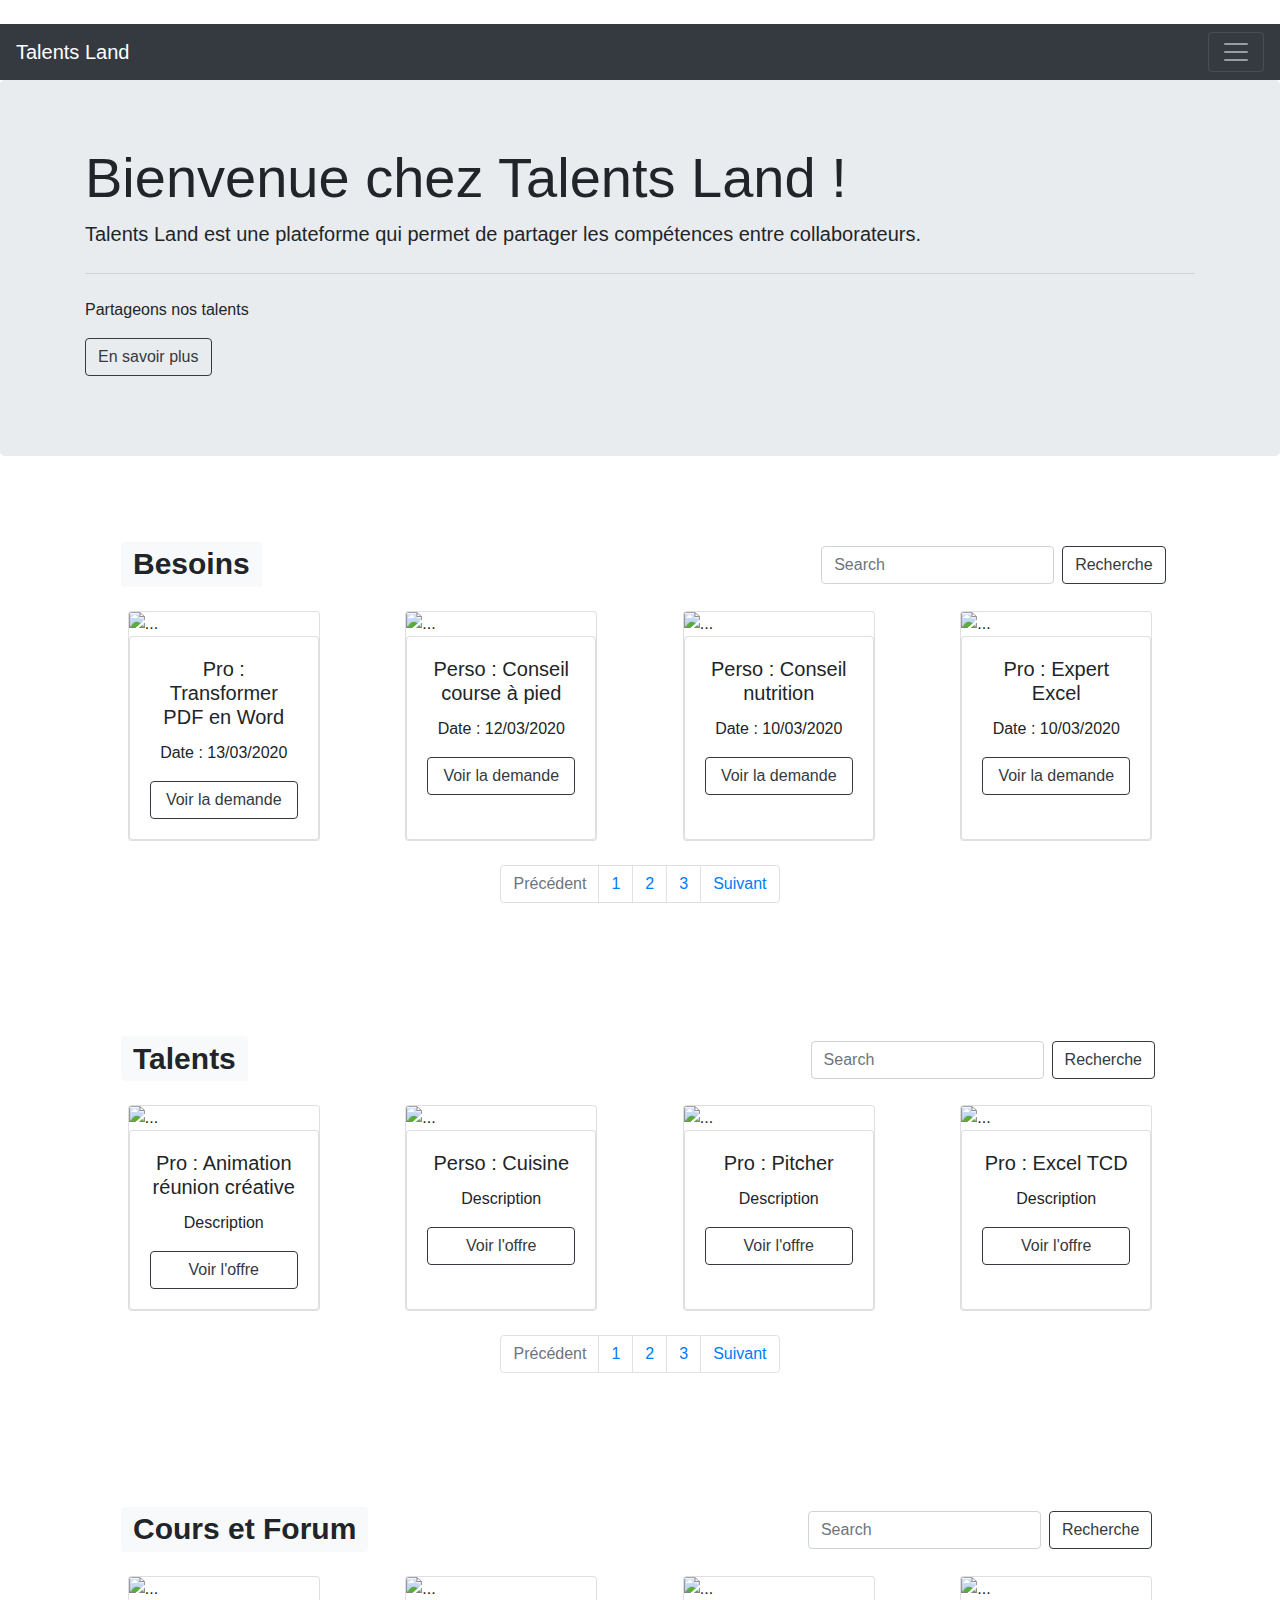
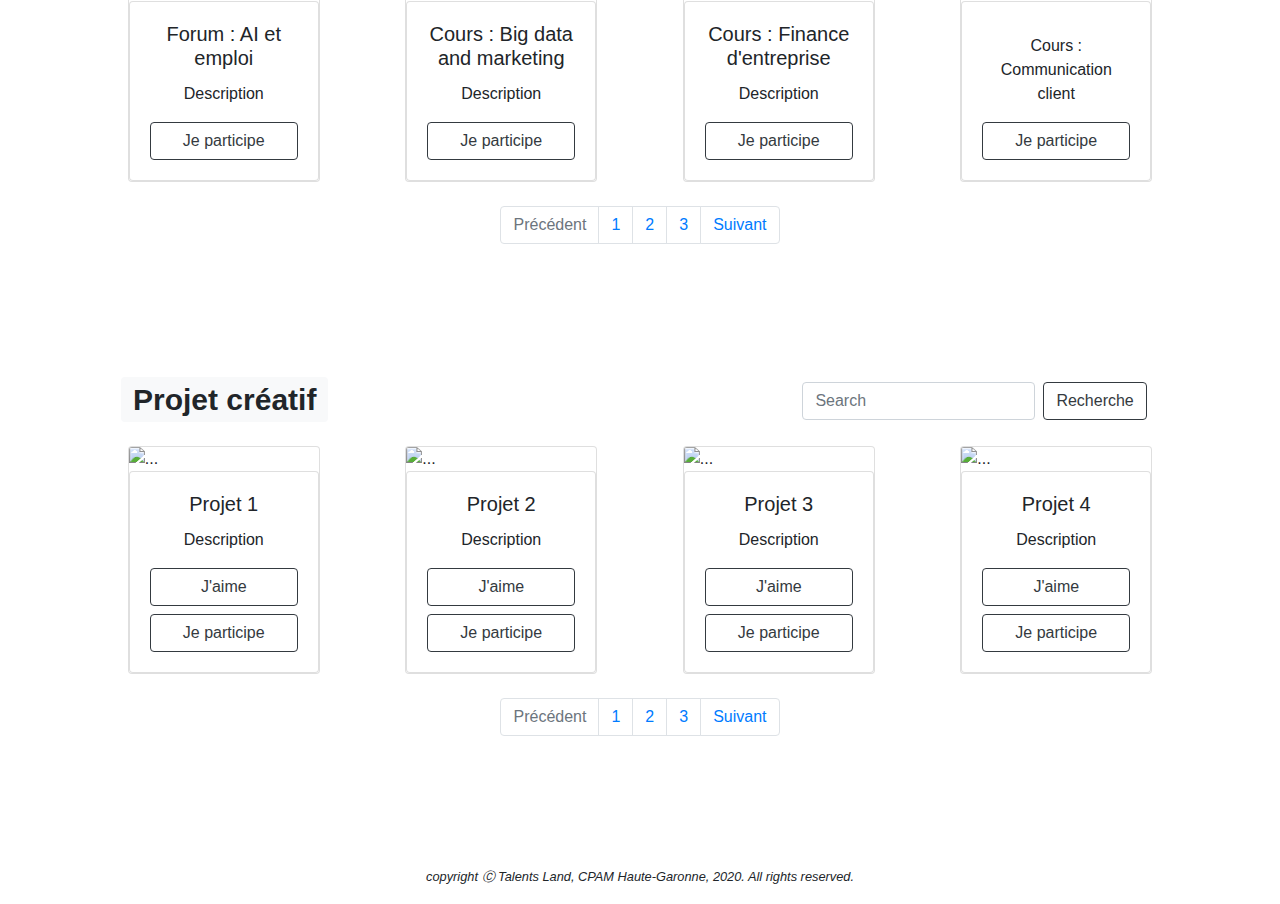
==== index.html @ 9534e55a "Rename Acceuil.html to index.html" ====
<!doctype html>
<html lang="en">
  <head>
    <!-- Required meta tags -->
    <meta charset="utf-8">
    <meta name="viewport" content="width=device-width, initial-scale=1, shrink-to-fit=no">
​
    <!-- Bootstrap CSS -->
    <link rel="stylesheet" href="https://stackpath.bootstrapcdn.com/bootstrap/4.4.1/css/bootstrap.min.css" integrity="sha384-Vkoo8x4CGsO3+Hhxv8T/Q5PaXtkKtu6ug5TOeNV6gBiFeWPGFN9MuhOf23Q9Ifjh" crossorigin="anonymous">
​
    <title>Maquette Talents Land</title>

    <link rel="stylesheet" type="text/css" href="style.css">
  </head>
  <body>
        <nav class="navbar navbar-dark bg-dark">
          <a class="navbar-brand" href="#">Talents Land</a>
          <button class="navbar-toggler" type="button" data-toggle="collapse" data-target="#navbarSupportedContent" aria-controls="navbarSupportedContent" aria-expanded="false" aria-label="Toggle navigation">
            <span class="navbar-toggler-icon"></span>
          </button>
              
          <div class="collapse navbar-collapse" id="navbarSupportedContent">
            <ul class="navbar-nav mr-auto">
              <li class="nav-item active">
                <a class="nav-link" href="#">Accueil <span class="sr-only">(lien courant)</span></a>
              </li>
              <li class="nav-item">
                <a class="nav-link" href="#">Besoins</a>
              </li>
              <li class="nav-item">
                <a class="nav-link" href="#">Talents</a>
              </li>
              <li class="nav-item dropdown">
                <a class="nav-link dropdown-toggle" href="#" id="navbarDropdown" role="button" data-toggle="dropdown" aria-haspopup="true" aria-expanded="false">
                  Plus
                </a>
                <div class="dropdown-menu" aria-labelledby="navbarDropdown">
                  <a class="dropdown-item" href="#">Cours et Forum</a>
                  <div class="dropdown-divider"></div>
                  <a class="dropdown-item" href="#">Projet créatif</a>
                  <div class="dropdown-divider"></div>
                  <a class="dropdown-item" href="#">Vie ma vie</a>
                </div>
              </li>
            </ul>
            <div class="dropdown">
              <button class="btn btn-secondary dropdown-toggle" type="button" id="dropdownMenuButton" data-toggle="dropdown" aria-haspopup="true" aria-expanded="false">
                Login
              </button>
              <div class="dropdown-menu" aria-labelledby="dropdownMenuButton">
                <a class="dropdown-item" href="#">Mon espace</a>
                <a class="dropdown-item" href="#">Mes demandes</a>
                <a class="dropdown-item" href="#">Mes offres</a>
                <a class="dropdown-item" href="#">Déconnecter</a>
              </div>
            </div>
          </div>
        </nav>
<!--------------------------------------------------------------------------------------------------------------------------------------------->
        <div class="jumbotron">
          <div class="container">
            <h1 class="display-4">Bienvenue chez Talents Land !</h1>
            <p class="lead">Talents Land est une plateforme qui permet de partager les compétences entre collaborateurs.</p>
            <hr class="my-4">
            <p>Partageons nos talents</p>
            <p class="lead">
              <button type="button" class="btn btn-outline-dark">En savoir plus</button>
            </p>
          </div>
        </div>
<!--------------------------------------------------------------------------------------------------------------------------------------------->
          <div class="container" id="besoins">
            <div class="flex-parent d-flex flex-wrap justify-between-around mt-3">
            <h1 id="titre1"><a href="#" class="badge badge-light">Besoins</a></h1>
              <form class="form-inline my-2 my-lg-0" class="recherche">
                    <input class="form-control mr-sm-2" type="search" placeholder="Search" aria-label="Search">
                    <button type="button" class="btn btn-outline-dark">Recherche</button>
              </form>
            </div>

            <div class="flex-parent d-flex flex-wrap justify-content-around mt-3">
              <div class="card" style="width: 12rem;">
                <img src="https://i.ytimg.com/vi/T66AYZ-UXeQ/maxresdefault.jpg" class="card-img-top" alt="...">
                <div class="card-body card text-center">
                  <h5 class="card-title">Pro : Transformer PDF en Word</h5>
                  <p class="card-text">Date : 13/03/2020</p>
                  <a href="Besoin1.html" class="btn btn-outline-dark">Voir la demande</a>
                </div>
              </div>
              <div class="card" style="width: 12rem;">
                <img src="https://www.mangervivant.fr/wp-content/uploads/2015/05/Course-%C3%A0-pieds-500x284.jpg" class="card-img-top" alt="...">
                <div class="card-body card text-center">
                  <h5 class="card-title">Perso : Conseil course à pied</h5>
                  <p class="card-text">Date : 12/03/2020</p>
                  <a href="" class="btn btn-outline-dark">Voir la demande</a>
                </div>
              </div>
              <div class="card" style="width: 12rem;">
                <img src="https://www.notretemps.com/cache/com_zoo_images/4d/vegetaux1_732266f4233b4cd4d7204b5605fed70a.jpg" class="card-img-top" alt="...">
                <div class="card-body card text-center">
                  <h5 class="card-title">Perso : Conseil nutrition</h5>
                  <p class="card-text">Date : 10/03/2020</p>
                  <a href="" class="btn btn-outline-dark">Voir la demande</a>
                </div>
              </div>
              <div class="card" style="width: 12rem;">
                <img src="http://www.microsoft.com/fr-fr/microsoft-365/blog/wp-content/uploads/sites/34/2019/02/Excel-with-Microsoft-Excel-in-Office-365-1b-1.png" class="card-img-top" alt="...">
                <div class="card-body card text-center">
                  <h5 class="card-title">Pro : Expert Excel</h5>
                  <p class="card-text">Date : 10/03/2020</p>
                  <a href="" class="btn btn-outline-dark">Voir la demande</a>
                </div>
              </div>
            </div>

            <nav aria-label="Page navigation example" class="page">
              <ul class="pagination justify-content-center">
                <li class="page-item disabled">
                  <a class="page-link" href="#" tabindex="-1">Précédent</a>
                </li>
                <li class="page-item"><a class="page-link" href="#">1</a></li>
                <li class="page-item"><a class="page-link" href="#">2</a></li>
                <li class="page-item"><a class="page-link" href="#">3</a></li>
                <li class="page-item">
                  <a class="page-link" href="#">Suivant</a>
                </li>
              </ul>
            </nav>

          </div>
<!--------------------------------------------------------------------------------------------------------------------------------------------->
          <div class="container" id="talents">
            <div class="flex-parent d-flex flex-wrap justify-between-around mt-3">
            <h1 id="titre2"><a href="#" class="badge badge-light">Talents</a></h1>
              <form class="form-inline my-2 my-lg-0" class="recherche">
                    <input class="form-control mr-sm-2" type="search" placeholder="Search" aria-label="Search">
                    <button type="button" class="btn btn-outline-dark">Recherche</button>
              </form>
            </div>

            <div class="flex-parent d-flex flex-wrap justify-content-around mt-3">
              <div class="card" style="width: 12rem;">
                <img src="https://i.ytimg.com/vi/y_qU6Dl7yeQ/maxresdefault.jpg" class="card-img-top" alt="...">
                <div class="card-body card text-center">
                  <h5 class="card-title">Pro : Animation réunion créative</h5>
                  <p class="card-text">Description</p>
                  <a href="Besoin1.html" class="btn btn-outline-dark">Voir l'offre</a>
                </div>
              </div>
              <div class="card" style="width: 12rem;">
                <img src="https://easyhealthymeal.com/wp-content/uploads/2019/10/image.jpg" class="card-img-top" alt="...">
                <div class="card-body card text-center">
                  <h5 class="card-title">Perso : Cuisine</h5>
                  <p class="card-text">Description</p>
                  <a href="" class="btn btn-outline-dark">Voir l'offre</a>
                </div>
              </div>
              <div class="card" style="width: 12rem;">
                <img src="https://www.dynamique-mag.com/wp-content/uploads/300c67606fd8a6b98c94052fff81f0cb-780x405.jpg" class="card-img-top" alt="...">
                <div class="card-body card text-center">
                  <h5 class="card-title">Pro : Pitcher</h5>
                  <p class="card-text">Description</p>
                  <a href="" class="btn btn-outline-dark">Voir l'offre</a>
                </div>
              </div>
              <div class="card" style="width: 12rem;">
                <img src="http://www.microsoft.com/fr-fr/microsoft-365/blog/wp-content/uploads/sites/34/2019/02/Excel-with-Microsoft-Excel-in-Office-365-1b-1.png" class="card-img-top" alt="...">
                <div class="card-body card text-center">
                  <h5 class="card-title">Pro : Excel TCD</h5>
                  <p class="card-text">Description</p>
                  <a href="" class="btn btn-outline-dark">Voir l'offre</a>
                </div>
              </div>
            </div>

            <nav aria-label="Page navigation example" class="page">
              <ul class="pagination justify-content-center">
                <li class="page-item disabled">
                  <a class="page-link" href="#" tabindex="-1">Précédent</a>
                </li>
                <li class="page-item"><a class="page-link" href="#">1</a></li>
                <li class="page-item"><a class="page-link" href="#">2</a></li>
                <li class="page-item"><a class="page-link" href="#">3</a></li>
                <li class="page-item">
                  <a class="page-link" href="#">Suivant</a>
                </li>
              </ul>
            </nav>

          </div>
<!--------------------------------------------------------------------------------------------------------------------------------------------->
          <div class="container" id="cours">
            <div class="flex-parent d-flex flex-wrap justify-between-around mt-3">
            <h1 id="titre3"><a href="#" class="badge badge-light">Cours et Forum</a></h1>
              <form class="form-inline my-2 my-lg-0" class="recherche">
                    <input class="form-control mr-sm-2" type="search" placeholder="Search" aria-label="Search">
                    <button type="button" class="btn btn-outline-dark">Recherche</button>
              </form>
            </div>

            <div class="flex-parent d-flex flex-wrap justify-content-around mt-3">
              <div class="card" style="width: 12rem;">
                <img src="https://www.lecoindesentrepreneurs.fr/wp-content/uploads/2015/03/Logiciel-pour-la-gestion-de-projet.png" class="card-img-top" alt="...">
                <div class="card-body card text-center">
                  <h5 class="card-title">Forum : AI et emploi</h5>
                  <p class="card-text">Description</p>
                  <a href="" class="btn btn-outline-dark">Je participe</a>
                </div>
              </div>
              <div class="card" style="width: 12rem;">
                <img src="https://easyhealthymeal.com/wp-content/uploads/2019/10/image.jpg" class="card-img-top" alt="...">
                <div class="card-body card text-center">
                  <h5 class="card-title">Cours : Big data and marketing</h5>
                  <p class="card-text">Description</p>
                  <a href="" class="btn btn-outline-dark">Je participe</a>
                </div>
              </div>
              <div class="card" style="width: 12rem;">
                <img src="https://www.dynamique-mag.com/wp-content/uploads/300c67606fd8a6b98c94052fff81f0cb-780x405.jpg" class="card-img-top" alt="...">
                <div class="card-body card text-center">
                  <h5 class="card-title">Cours : Finance d'entreprise</h5>
                  <p class="card-text">Description</p>
                  <a href="" class="btn btn-outline-dark">Je participe</a>
                </div>
              </div>
              <div class="card" style="width: 12rem;">
                <img src="http://www.microsoft.com/fr-fr/microsoft-365/blog/wp-content/uploads/sites/34/2019/02/Excel-with-Microsoft-Excel-in-Office-365-1b-1.png" class="card-img-top" alt="...">
                <div class="card-body card text-center">
                  <h5 class="card-title"></h5>
                  <p class="card-text">Cours : Communication client</p>
                  <a href="" class="btn btn-outline-dark">Je participe</a>
                </div>
              </div>
            </div>

            <nav aria-label="Page navigation example" class="page">
              <ul class="pagination justify-content-center">
                <li class="page-item disabled">
                  <a class="page-link" href="#" tabindex="-1">Précédent</a>
                </li>
                <li class="page-item"><a class="page-link" href="#">1</a></li>
                <li class="page-item"><a class="page-link" href="#">2</a></li>
                <li class="page-item"><a class="page-link" href="#">3</a></li>
                <li class="page-item">
                  <a class="page-link" href="#">Suivant</a>
                </li>
              </ul>
            </nav>

          </div>
<!--------------------------------------------------------------------------------------------------------------------------------------------->
          <div class="container" id="projets">
            <div class="flex-parent d-flex flex-wrap justify-between-around mt-3">
            <h1 id="titre4"><a href="#" class="badge badge-light">Projet créatif</a></h1>
              <form class="form-inline my-2 my-lg-0" class="recherche">
                    <input class="form-control mr-sm-2" type="search" placeholder="Search" aria-label="Search">
                    <button type="button" class="btn btn-outline-dark">Recherche</button>
              </form>
            </div>

            <div class="flex-parent d-flex flex-wrap justify-content-around mt-3">
              <div class="card" style="width: 12rem;">
                <img src="https://idefle.org/wp-content/uploads/2016/04/Fotolia_84653236_S.jpg" class="card-img-top" alt="...">
                <div class="card-body card text-center">
                  <h5 class="card-title">Projet 1</h5>
                  <p class="card-text">Description</p>
                  <a href="" class="btn btn-outline-dark" style="margin-bottom: 0.5em;">J'aime</a>
                  <a href="" class="btn btn-outline-dark">Je participe</a>
                </div>
              </div>
              <div class="card" style="width: 12rem;">
                <img src="https://www.redsen-consulting.com/wp-content/uploads/2016/04/m%C3%A9thodologie-mareva-redsen-consulting.jpg" class="card-img-top" alt="...">
                <div class="card-body card text-center">
                  <h5 class="card-title">Projet 2</h5>
                  <p class="card-text">Description</p>
                  <a href="" class="btn btn-outline-dark" style="margin-bottom: 0.5em;">J'aime</a>
                  <a href="" class="btn btn-outline-dark">Je participe</a>
                </div>
              </div>
              <div class="card" style="width: 12rem;">
                <img src="https://www.petite-entreprise.net/images-donnees/fiches/articles/images/champ___8/creation8@w_750.jpg" class="card-img-top" alt="...">
                <div class="card-body card text-center">
                  <h5 class="card-title">Projet 3</h5>
                  <p class="card-text">Description</p>
                  <a href="" class="btn btn-outline-dark" style="margin-bottom: 0.5em;">J'aime</a>
                  <a href="" class="btn btn-outline-dark">Je participe</a>
                </div>
              </div>
              <div class="card" style="width: 12rem;">
                <img src="https://idefle.org/wp-content/uploads/2016/04/Fotolia_84653236_S.jpg" class="card-img-top" alt="...">
                <div class="card-body card text-center">
                  <h5 class="card-title">Projet 4</h5>
                  <p class="card-text">Description</p>
                  <a href="" class="btn btn-outline-dark" style="margin-bottom: 0.5em;">J'aime</a>
                  <a href="" class="btn btn-outline-dark">Je participe</a>
                </div>
              </div>
            </div>

            <nav aria-label="Page navigation example" class="page">
              <ul class="pagination justify-content-center">
                <li class="page-item disabled">
                  <a class="page-link" href="#" tabindex="-1">Précédent</a>
                </li>
                <li class="page-item"><a class="page-link" href="#">1</a></li>
                <li class="page-item"><a class="page-link" href="#">2</a></li>
                <li class="page-item"><a class="page-link" href="#">3</a></li>
                <li class="page-item">
                  <a class="page-link" href="#">Suivant</a>
                </li>
              </ul>
            </nav>

            </div>

          <footer>
            <p id="copyright"><em><small>copyright &#9400; Talents Land, CPAM Haute-Garonne, 2020. All rights reserved.</small></em></p>
          </footer>

    <!-- Optional JavaScript -->
    <!-- jQuery first, then Popper.js, then Bootstrap JS -->
    <script src="https://code.jquery.com/jquery-3.4.1.slim.min.js" integrity="sha384-J6qa4849blE2+poT4WnyKhv5vZF5SrPo0iEjwBvKU7imGFAV0wwj1yYfoRSJoZ+n" crossorigin="anonymous"></script>
    <script src="https://cdn.jsdelivr.net/npm/popper.js@1.16.0/dist/umd/popper.min.js" integrity="sha384-Q6E9RHvbIyZFJoft+2mJbHaEWldlvI9IOYy5n3zV9zzTtmI3UksdQRVvoxMfooAo" crossorigin="anonymous"></script>
    <script src="https://stackpath.bootstrapcdn.com/bootstrap/4.4.1/js/bootstrap.min.js" integrity="sha384-wfSDF2E50Y2D1uUdj0O3uMBJnjuUD4Ih7YwaYd1iqfktj0Uod8GCExl3Og8ifwB6" crossorigin="anonymous"></script>
  </body>
</html>
---- style.css ----
#besoins, #talents, #cours, #projets {
      margin-top: 5em;
    }

    .page {
      margin-top: 1.5em;
      margin-bottom: 8em;
    }

    #titre1 {
      margin-left: 0.9em;
      padding-right: 50.4%;
    }

    #titre2{
      margin-left: 0.9em;
      padding-right: 50.7%;
    }

    #titre3 {
      margin-left: 0.9em; 
      padding-right: 39.6%;
    }

    #titre4 {
      margin-left: 0.9em;
      padding-right: 42.7%;
    }

    footer {
      text-align: center;
    }
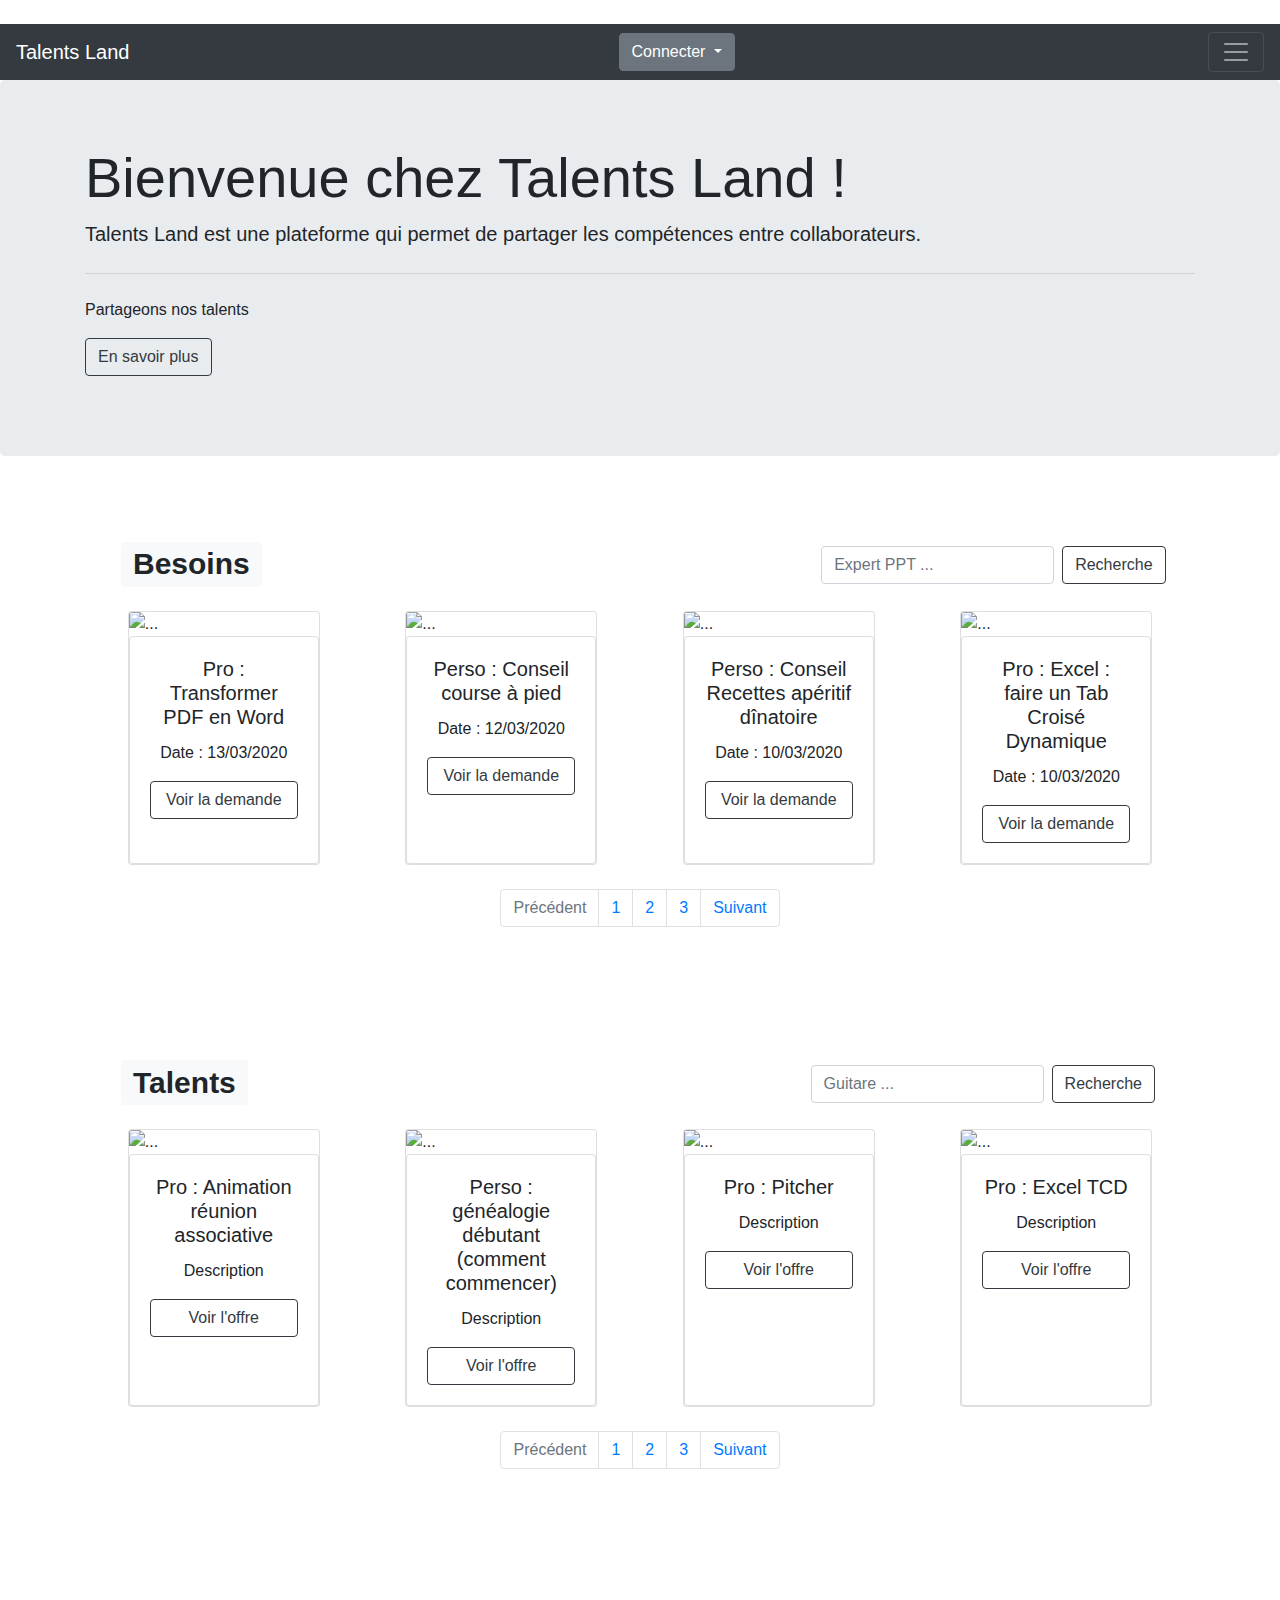
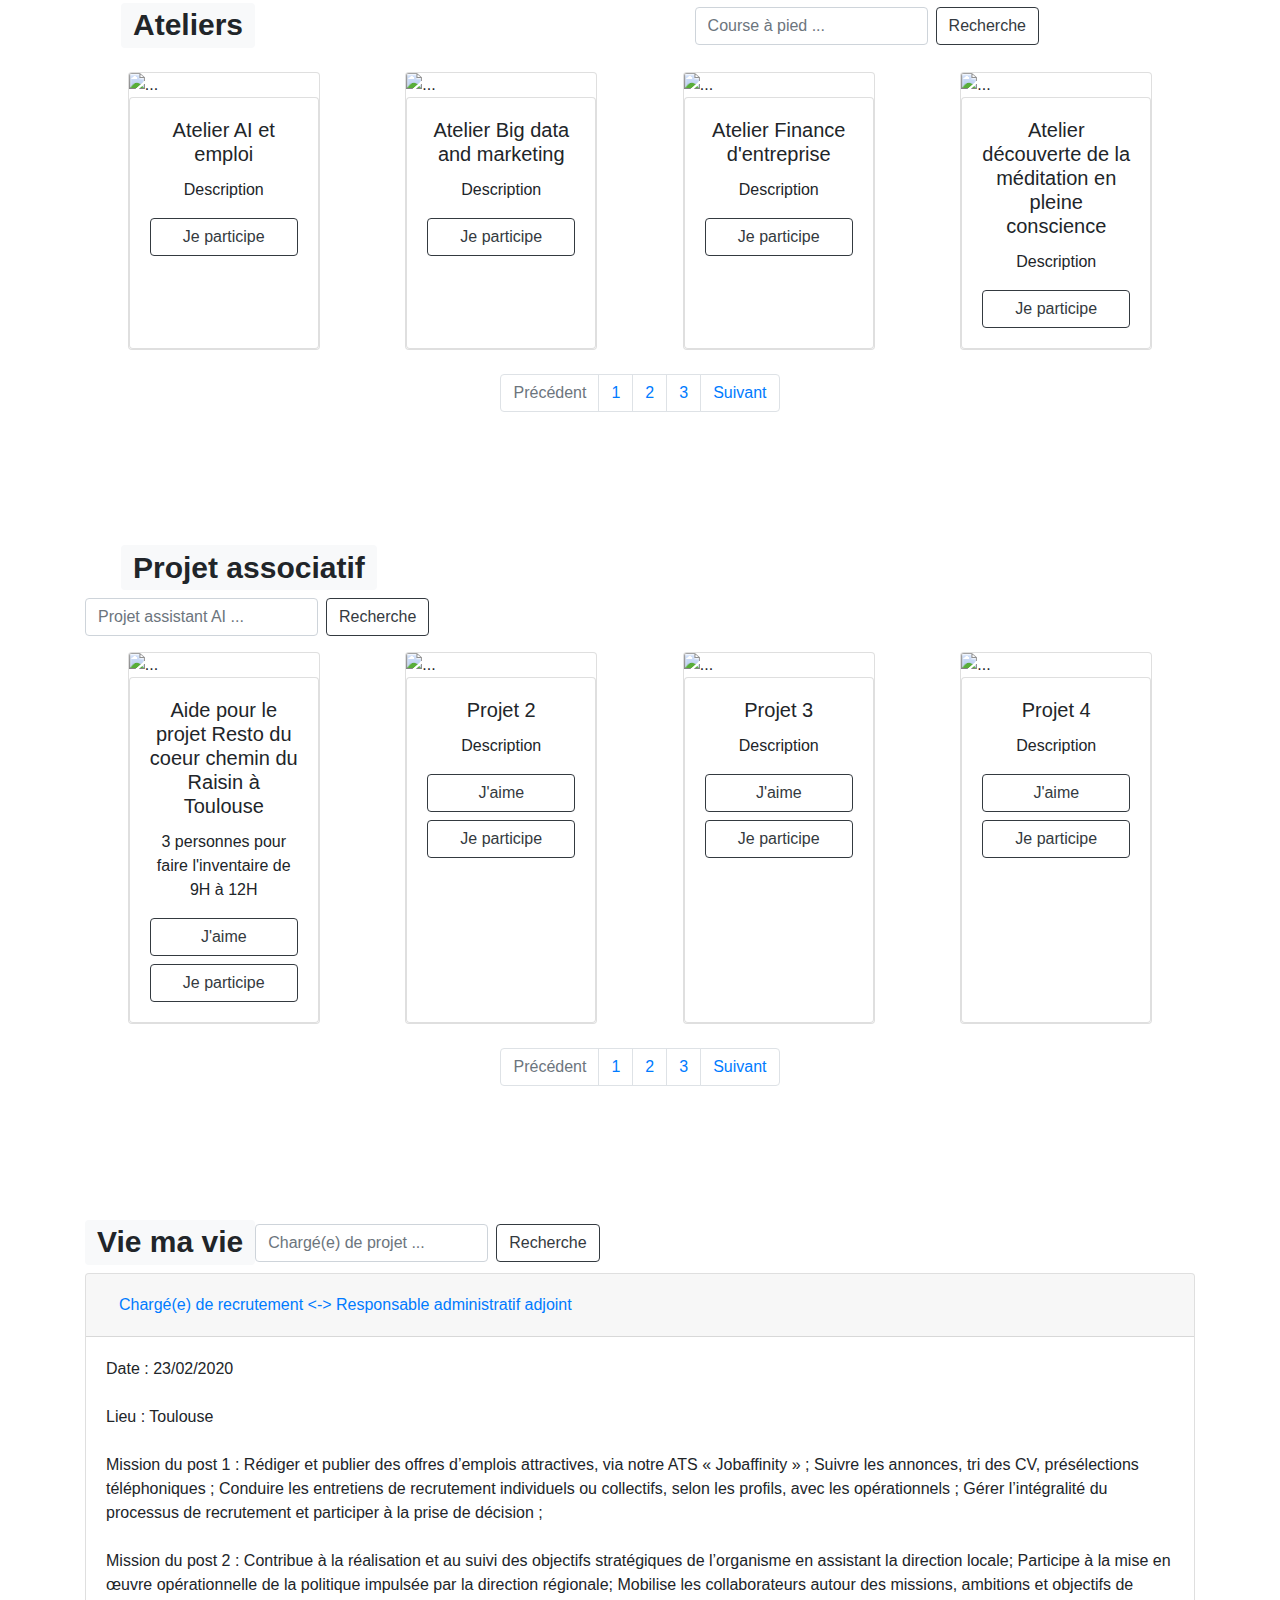
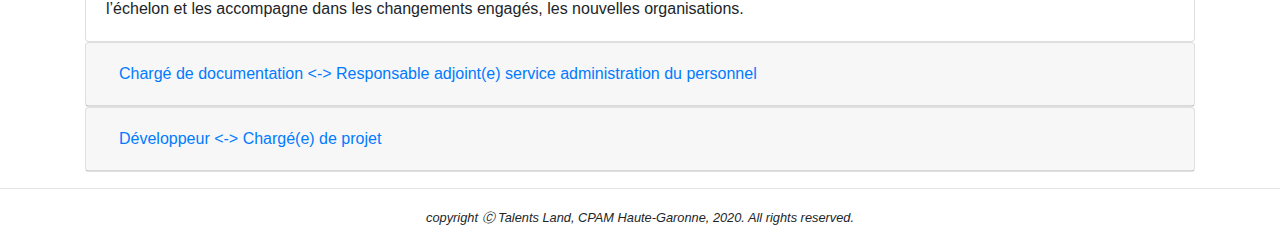
==== commit a93ba7e9: "update projet" ====
--- a/index.html
+++ b/index.html
@@ -15,46 +15,48 @@
   <body>
         <nav class="navbar navbar-dark bg-dark">
           <a class="navbar-brand" href="#">Talents Land</a>
-          <button class="navbar-toggler" type="button" data-toggle="collapse" data-target="#navbarSupportedContent" aria-controls="navbarSupportedContent" aria-expanded="false" aria-label="Toggle navigation">
-            <span class="navbar-toggler-icon"></span>
+
+        <div class="dropdown">
+          <button class="btn btn-secondary dropdown-toggle" type="button" id="dropdownMenuButton" data-toggle="dropdown" aria-haspopup="true" aria-expanded="false">
+             Connecter 
           </button>
-              
-          <div class="collapse navbar-collapse" id="navbarSupportedContent">
-            <ul class="navbar-nav mr-auto">
-              <li class="nav-item active">
-                <a class="nav-link" href="#">Accueil <span class="sr-only">(lien courant)</span></a>
-              </li>
-              <li class="nav-item">
-                <a class="nav-link" href="#">Besoins</a>
-              </li>
-              <li class="nav-item">
-                <a class="nav-link" href="#">Talents</a>
-              </li>
-              <li class="nav-item dropdown">
-                <a class="nav-link dropdown-toggle" href="#" id="navbarDropdown" role="button" data-toggle="dropdown" aria-haspopup="true" aria-expanded="false">
-                  Plus
-                </a>
-                <div class="dropdown-menu" aria-labelledby="navbarDropdown">
-                  <a class="dropdown-item" href="#">Cours et Forum</a>
-                  <div class="dropdown-divider"></div>
-                  <a class="dropdown-item" href="#">Projet créatif</a>
-                  <div class="dropdown-divider"></div>
-                  <a class="dropdown-item" href="#">Vie ma vie</a>
-                </div>
-              </li>
-            </ul>
-            <div class="dropdown">
-              <button class="btn btn-secondary dropdown-toggle" type="button" id="dropdownMenuButton" data-toggle="dropdown" aria-haspopup="true" aria-expanded="false">
-                Login
-              </button>
-              <div class="dropdown-menu" aria-labelledby="dropdownMenuButton">
-                <a class="dropdown-item" href="#">Mon espace</a>
-                <a class="dropdown-item" href="#">Mes demandes</a>
-                <a class="dropdown-item" href="#">Mes offres</a>
-                <a class="dropdown-item" href="#">Déconnecter</a>
-              </div>
-            </div>
-          </div>
+          <div class="dropdown-menu" aria-labelledby="dropdownMenuButton">
+            <a class="dropdown-item" href="login.html">Mon espace</a>
+            <a class="dropdown-item" href="#">Mes demandes</a>
+            <a class="dropdown-item" href="#">Mes offres</a>
+            <a class="dropdown-item" href="#">Déconnecter</a>
+          </div>
+        </div>
+
+	      <button class="navbar-toggler" type="button" data-toggle="collapse" data-target="#navbarSupportedContent" aria-controls="navbarSupportedContent" aria-expanded="false" aria-label="Toggle navigation">
+	        <span class="navbar-toggler-icon"></span>
+	      </button>
+
+	      <div class="collapse navbar-collapse" id="navbarSupportedContent">
+	        <ul class="navbar-nav mr-auto">
+	          <li class="nav-item active">
+	            <a class="nav-link" href="#">Accueil <span class="sr-only">(lien courant)</span></a>
+	          </li>
+	          <li class="nav-item">
+	            <a class="nav-link" href="#">Besoins</a>
+	          </li>
+	          <li class="nav-item">
+	            <a class="nav-link" href="#">Talents</a>
+	          </li>
+	          <li class="nav-item">
+	            <a class="nav-link" href="#">Cours et Forum</a>
+	          </li>
+	          <li class="nav-item">
+	            <a class="nav-link" href="#">Projet associatif</a>
+	          </li>
+	          <li class="nav-item">
+	            <a class="nav-link" href="#">Vie ma vie</a>
+	          </li>
+	          <li class="nav-item">
+	            <a class="nav-link" href="#">Contacts</a>
+	          </li>
+	        </ul>
+	      </div>
         </nav>
 <!--------------------------------------------------------------------------------------------------------------------------------------------->
         <div class="jumbotron">
@@ -73,7 +75,7 @@
             <div class="flex-parent d-flex flex-wrap justify-between-around mt-3">
             <h1 id="titre1"><a href="#" class="badge badge-light">Besoins</a></h1>
               <form class="form-inline my-2 my-lg-0" class="recherche">
-                    <input class="form-control mr-sm-2" type="search" placeholder="Search" aria-label="Search">
+                    <input class="form-control mr-sm-2" type="search" placeholder="Expert PPT ..." aria-label="Search">
                     <button type="button" class="btn btn-outline-dark">Recherche</button>
               </form>
             </div>
@@ -84,7 +86,7 @@
                 <div class="card-body card text-center">
                   <h5 class="card-title">Pro : Transformer PDF en Word</h5>
                   <p class="card-text">Date : 13/03/2020</p>
-                  <a href="Besoin1.html" class="btn btn-outline-dark">Voir la demande</a>
+                  <a href="besoin1.html" class="btn btn-outline-dark">Voir la demande</a>
                 </div>
               </div>
               <div class="card" style="width: 12rem;">
@@ -96,9 +98,9 @@
                 </div>
               </div>
               <div class="card" style="width: 12rem;">
-                <img src="https://www.notretemps.com/cache/com_zoo_images/4d/vegetaux1_732266f4233b4cd4d7204b5605fed70a.jpg" class="card-img-top" alt="...">
-                <div class="card-body card text-center">
-                  <h5 class="card-title">Perso : Conseil nutrition</h5>
+                <img src="https://static.750g.com/images/622-auto/5177d8287a82705c9e56e28f88d5638e/gettyimages-535450778.jpg" class="card-img-top" alt="...">
+                <div class="card-body card text-center">
+                  <h5 class="card-title">Perso : Conseil Recettes apéritif dînatoire</h5>
                   <p class="card-text">Date : 10/03/2020</p>
                   <a href="" class="btn btn-outline-dark">Voir la demande</a>
                 </div>
@@ -106,7 +108,7 @@
               <div class="card" style="width: 12rem;">
                 <img src="http://www.microsoft.com/fr-fr/microsoft-365/blog/wp-content/uploads/sites/34/2019/02/Excel-with-Microsoft-Excel-in-Office-365-1b-1.png" class="card-img-top" alt="...">
                 <div class="card-body card text-center">
-                  <h5 class="card-title">Pro : Expert Excel</h5>
+                  <h5 class="card-title">Pro : Excel : faire un Tab Croisé Dynamique</h5>
                   <p class="card-text">Date : 10/03/2020</p>
                   <a href="" class="btn btn-outline-dark">Voir la demande</a>
                 </div>
@@ -133,7 +135,7 @@
             <div class="flex-parent d-flex flex-wrap justify-between-around mt-3">
             <h1 id="titre2"><a href="#" class="badge badge-light">Talents</a></h1>
               <form class="form-inline my-2 my-lg-0" class="recherche">
-                    <input class="form-control mr-sm-2" type="search" placeholder="Search" aria-label="Search">
+                    <input class="form-control mr-sm-2" type="search" placeholder="Guitare ..." aria-label="Search">
                     <button type="button" class="btn btn-outline-dark">Recherche</button>
               </form>
             </div>
@@ -142,15 +144,15 @@
               <div class="card" style="width: 12rem;">
                 <img src="https://i.ytimg.com/vi/y_qU6Dl7yeQ/maxresdefault.jpg" class="card-img-top" alt="...">
                 <div class="card-body card text-center">
-                  <h5 class="card-title">Pro : Animation réunion créative</h5>
-                  <p class="card-text">Description</p>
-                  <a href="Besoin1.html" class="btn btn-outline-dark">Voir l'offre</a>
-                </div>
-              </div>
-              <div class="card" style="width: 12rem;">
-                <img src="https://easyhealthymeal.com/wp-content/uploads/2019/10/image.jpg" class="card-img-top" alt="...">
-                <div class="card-body card text-center">
-                  <h5 class="card-title">Perso : Cuisine</h5>
+                  <h5 class="card-title">Pro : Animation réunion associative</h5>
+                  <p class="card-text">Description</p>
+                  <a href="" class="btn btn-outline-dark">Voir l'offre</a>
+                </div>
+              </div>
+              <div class="card" style="width: 12rem;">
+                <img src=https://www.francenetinfos.com/wp-content/uploads/2019/04/ge%CC%81ne%CC%81alogie.jpg class="card-img-top" alt="...">
+                <div class="card-body card text-center">
+                  <h5 class="card-title">Perso : généalogie débutant (comment commencer)</h5>
                   <p class="card-text">Description</p>
                   <a href="" class="btn btn-outline-dark">Voir l'offre</a>
                 </div>
@@ -191,9 +193,9 @@
 <!--------------------------------------------------------------------------------------------------------------------------------------------->
           <div class="container" id="cours">
             <div class="flex-parent d-flex flex-wrap justify-between-around mt-3">
-            <h1 id="titre3"><a href="#" class="badge badge-light">Cours et Forum</a></h1>
+            <h1 id="titre3"><a href="#" class="badge badge-light">Ateliers</a></h1>
               <form class="form-inline my-2 my-lg-0" class="recherche">
-                    <input class="form-control mr-sm-2" type="search" placeholder="Search" aria-label="Search">
+                    <input class="form-control mr-sm-2" type="search" placeholder="Course à pied ..." aria-label="Search">
                     <button type="button" class="btn btn-outline-dark">Recherche</button>
               </form>
             </div>
@@ -202,32 +204,32 @@
               <div class="card" style="width: 12rem;">
                 <img src="https://www.lecoindesentrepreneurs.fr/wp-content/uploads/2015/03/Logiciel-pour-la-gestion-de-projet.png" class="card-img-top" alt="...">
                 <div class="card-body card text-center">
-                  <h5 class="card-title">Forum : AI et emploi</h5>
-                  <p class="card-text">Description</p>
-                  <a href="" class="btn btn-outline-dark">Je participe</a>
-                </div>
-              </div>
-              <div class="card" style="width: 12rem;">
-                <img src="https://easyhealthymeal.com/wp-content/uploads/2019/10/image.jpg" class="card-img-top" alt="...">
-                <div class="card-body card text-center">
-                  <h5 class="card-title">Cours : Big data and marketing</h5>
-                  <p class="card-text">Description</p>
-                  <a href="" class="btn btn-outline-dark">Je participe</a>
-                </div>
-              </div>
-              <div class="card" style="width: 12rem;">
-                <img src="https://www.dynamique-mag.com/wp-content/uploads/300c67606fd8a6b98c94052fff81f0cb-780x405.jpg" class="card-img-top" alt="...">
-                <div class="card-body card text-center">
-                  <h5 class="card-title">Cours : Finance d'entreprise</h5>
-                  <p class="card-text">Description</p>
-                  <a href="" class="btn btn-outline-dark">Je participe</a>
-                </div>
-              </div>
-              <div class="card" style="width: 12rem;">
-                <img src="http://www.microsoft.com/fr-fr/microsoft-365/blog/wp-content/uploads/sites/34/2019/02/Excel-with-Microsoft-Excel-in-Office-365-1b-1.png" class="card-img-top" alt="...">
-                <div class="card-body card text-center">
-                  <h5 class="card-title"></h5>
-                  <p class="card-text">Cours : Communication client</p>
+                  <h5 class="card-title">Atelier AI et emploi</h5>
+                  <p class="card-text">Description</p>
+                  <a href="" class="btn btn-outline-dark">Je participe</a>
+                </div>
+              </div>
+              <div class="card" style="width: 12rem;">
+                <img src="https://lte.ma/wp-content/uploads/2016/09/Big-Data-et-marketing.jpg" class="card-img-top" alt="...">
+                <div class="card-body card text-center">
+                  <h5 class="card-title">Atelier Big data and marketing</h5>
+                  <p class="card-text">Description</p>
+                  <a href="" class="btn btn-outline-dark">Je participe</a>
+                </div>
+              </div>
+              <div class="card" style="width: 12rem;">
+                <img src="https://www.dynamique-mag.com/wp-content/uploads/6d3e1d04a6540332e1247436547e3d49-737x405.jpg" class="card-img-top" alt="...">
+                <div class="card-body card text-center">
+                  <h5 class="card-title">Atelier Finance d'entreprise</h5>
+                  <p class="card-text">Description</p>
+                  <a href="" class="btn btn-outline-dark">Je participe</a>
+                </div>
+              </div>
+              <div class="card" style="width: 12rem;">
+                <img src="https://resize.prod.docfr.doc-media.fr/r/720,480,center-middle,ffffff,smartcrop/img/var/doctissimo/storage/images/fr/www/medecines-douces/meditation/meditation-pleine-conscience/653552-1-fre-FR/meditation-pleine-conscience.jpg" class="card-img-top" alt="...">
+                <div class="card-body card text-center">
+                  <h5 class="card-title">Atelier découverte de la méditation en pleine conscience</h5>
+                  <p class="card-text">Description</p>
                   <a href="" class="btn btn-outline-dark">Je participe</a>
                 </div>
               </div>
@@ -251,19 +253,19 @@
 <!--------------------------------------------------------------------------------------------------------------------------------------------->
           <div class="container" id="projets">
             <div class="flex-parent d-flex flex-wrap justify-between-around mt-3">
-            <h1 id="titre4"><a href="#" class="badge badge-light">Projet créatif</a></h1>
+            <h1 id="titre4"><a href="#" class="badge badge-light">Projet associatif</a></h1>
               <form class="form-inline my-2 my-lg-0" class="recherche">
-                    <input class="form-control mr-sm-2" type="search" placeholder="Search" aria-label="Search">
+                    <input class="form-control mr-sm-2" type="search" placeholder="Projet assistant AI ..." aria-label="Search">
                     <button type="button" class="btn btn-outline-dark">Recherche</button>
               </form>
             </div>
 
             <div class="flex-parent d-flex flex-wrap justify-content-around mt-3">
               <div class="card" style="width: 12rem;">
-                <img src="https://idefle.org/wp-content/uploads/2016/04/Fotolia_84653236_S.jpg" class="card-img-top" alt="...">
-                <div class="card-body card text-center">
-                  <h5 class="card-title">Projet 1</h5>
-                  <p class="card-text">Description</p>
+                <img src="https://images.ladepeche.fr/api/v1/images/view/5cc2a38d8fe56f26ca3d3794/hd/image.jpg" class="card-img-top" alt="...">
+                <div class="card-body card text-center">
+                  <h5 class="card-title">Aide pour le projet Resto du coeur chemin du Raisin à Toulouse</h5>
+                  <p class="card-text">3 personnes pour faire l'inventaire de 9H à 12H</p>
                   <a href="" class="btn btn-outline-dark" style="margin-bottom: 0.5em;">J'aime</a>
                   <a href="" class="btn btn-outline-dark">Je participe</a>
                 </div>
@@ -312,10 +314,79 @@
             </nav>
 
             </div>
-
-          <footer>
-            <p id="copyright"><em><small>copyright &#9400; Talents Land, CPAM Haute-Garonne, 2020. All rights reserved.</small></em></p>
-          </footer>
+<!--------------------------------------------------------------------------------------------------------------------------------------------->
+            <div class="container">
+              <div class="flex-parent d-flex flex-wrap justify-between-around mt-3">
+                <h1 id="titre5"><a href="#" class="badge badge-light">Vie ma vie</a></h1>
+                <form class="form-inline my-2 my-lg-0" class="recherche">
+                  <input class="form-control mr-sm-2" type="search" placeholder="Chargé(e) de projet ..." aria-label="Search">
+                  <button type="button" class="btn btn-outline-dark">Recherche</button>
+                </form>
+              </div>
+
+            	<div id="accordion">
+              <div class="card">
+                <div class="card-header" id="headingOne">
+                  <h5 class="mb-0">
+                    <button class="btn btn-link" data-toggle="collapse" data-target="#collapseOne" aria-expanded="true" aria-controls="collapseOne">
+                      Chargé(e) de recrutement <-> Responsable administratif adjoint
+                    </button>
+                  </h5>
+                </div>
+
+                <div id="collapseOne" class="collapse show" aria-labelledby="headingOne" data-parent="#accordion">
+                  <div class="card-body">
+                    Date : 23/02/2020 <br><br>
+                    Lieu : Toulouse <br><br>
+                    Mission du post 1 : Rédiger et publier des offres d’emplois attractives, via notre ATS « Jobaffinity » ;
+                    Suivre les annonces, tri des CV, présélections téléphoniques ;
+                    Conduire les entretiens de recrutement individuels ou collectifs, selon les profils, avec les opérationnels ;
+                    Gérer l’intégralité du processus de recrutement et participer à la prise de décision ; <br><br>
+                    Mission du post 2 : Contribue à la réalisation et au suivi des objectifs stratégiques de l’organisme en assistant la direction locale; Participe à la mise en œuvre opérationnelle de la politique impulsée par la direction régionale; Mobilise les collaborateurs autour des missions, ambitions et objectifs de l’échelon et les accompagne dans les changements engagés, les nouvelles organisations.<br>
+                  </div>
+                </div>
+              </div>
+              <div class="card">
+                <div class="card-header" id="headingTwo">
+                  <h5 class="mb-0">
+                    <button class="btn btn-link collapsed" data-toggle="collapse" data-target="#collapseTwo" aria-expanded="false" aria-controls="collapseTwo">
+                      Chargé de documentation <-> Responsable adjoint(e) service administration du personnel
+                    </button>
+                  </h5>
+                </div>
+                <div id="collapseTwo" class="collapse" aria-labelledby="headingTwo" data-parent="#accordion">
+                  <div class="card-body">
+                    Date : <br>
+                    Lieu : <br>
+                    Mission du post 1 : <br>
+                    Mission du post 2 : <br>
+                  </div>
+                </div>
+              </div>
+              <div class="card">
+                <div class="card-header" id="headingThree">
+                  <h5 class="mb-0">
+                    <button class="btn btn-link collapsed" data-toggle="collapse" data-target="#collapseThree" aria-expanded="false" aria-controls="collapseThree">
+                      Développeur <-> Chargé(e) de projet
+                    </button>
+                  </h5>
+                </div>
+                <div id="collapseThree" class="collapse" aria-labelledby="headingThree" data-parent="#accordion">
+                  <div class="card-body">
+                    Date : <br>
+                    Lieu : <br>
+                    Mission du post 1 : <br>
+                    Mission du post 2 : <br>
+                  </div>
+                </div>
+              </div>
+              </div>
+            </div>
+<!--------------------------------------------------------------------------------------------------------------------------------------------->
+            <hr/>
+            <footer>
+              <p id="copyright"><em><small>copyright &#9400; Talents Land, CPAM Haute-Garonne, 2020. All rights reserved.</small></em></p>
+            </footer>
 
     <!-- Optional JavaScript -->
     <!-- jQuery first, then Popper.js, then Bootstrap JS -->
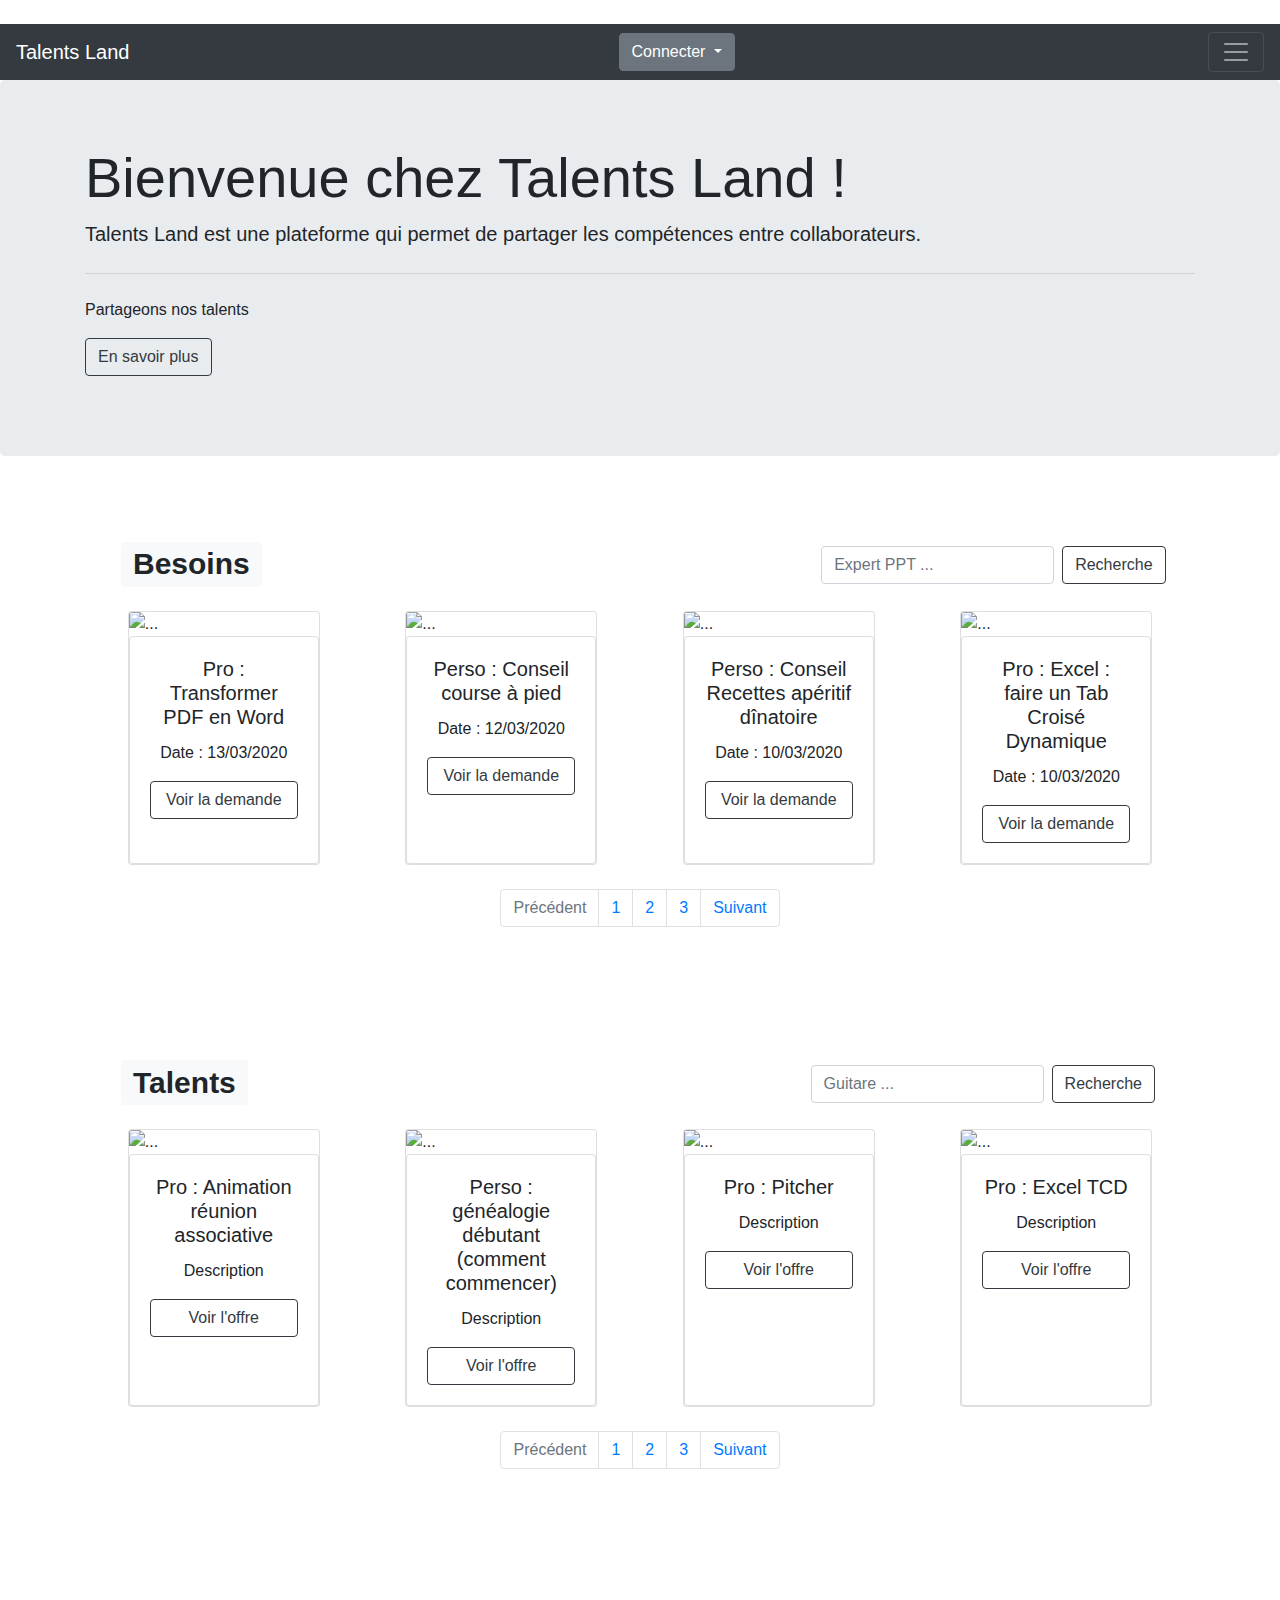
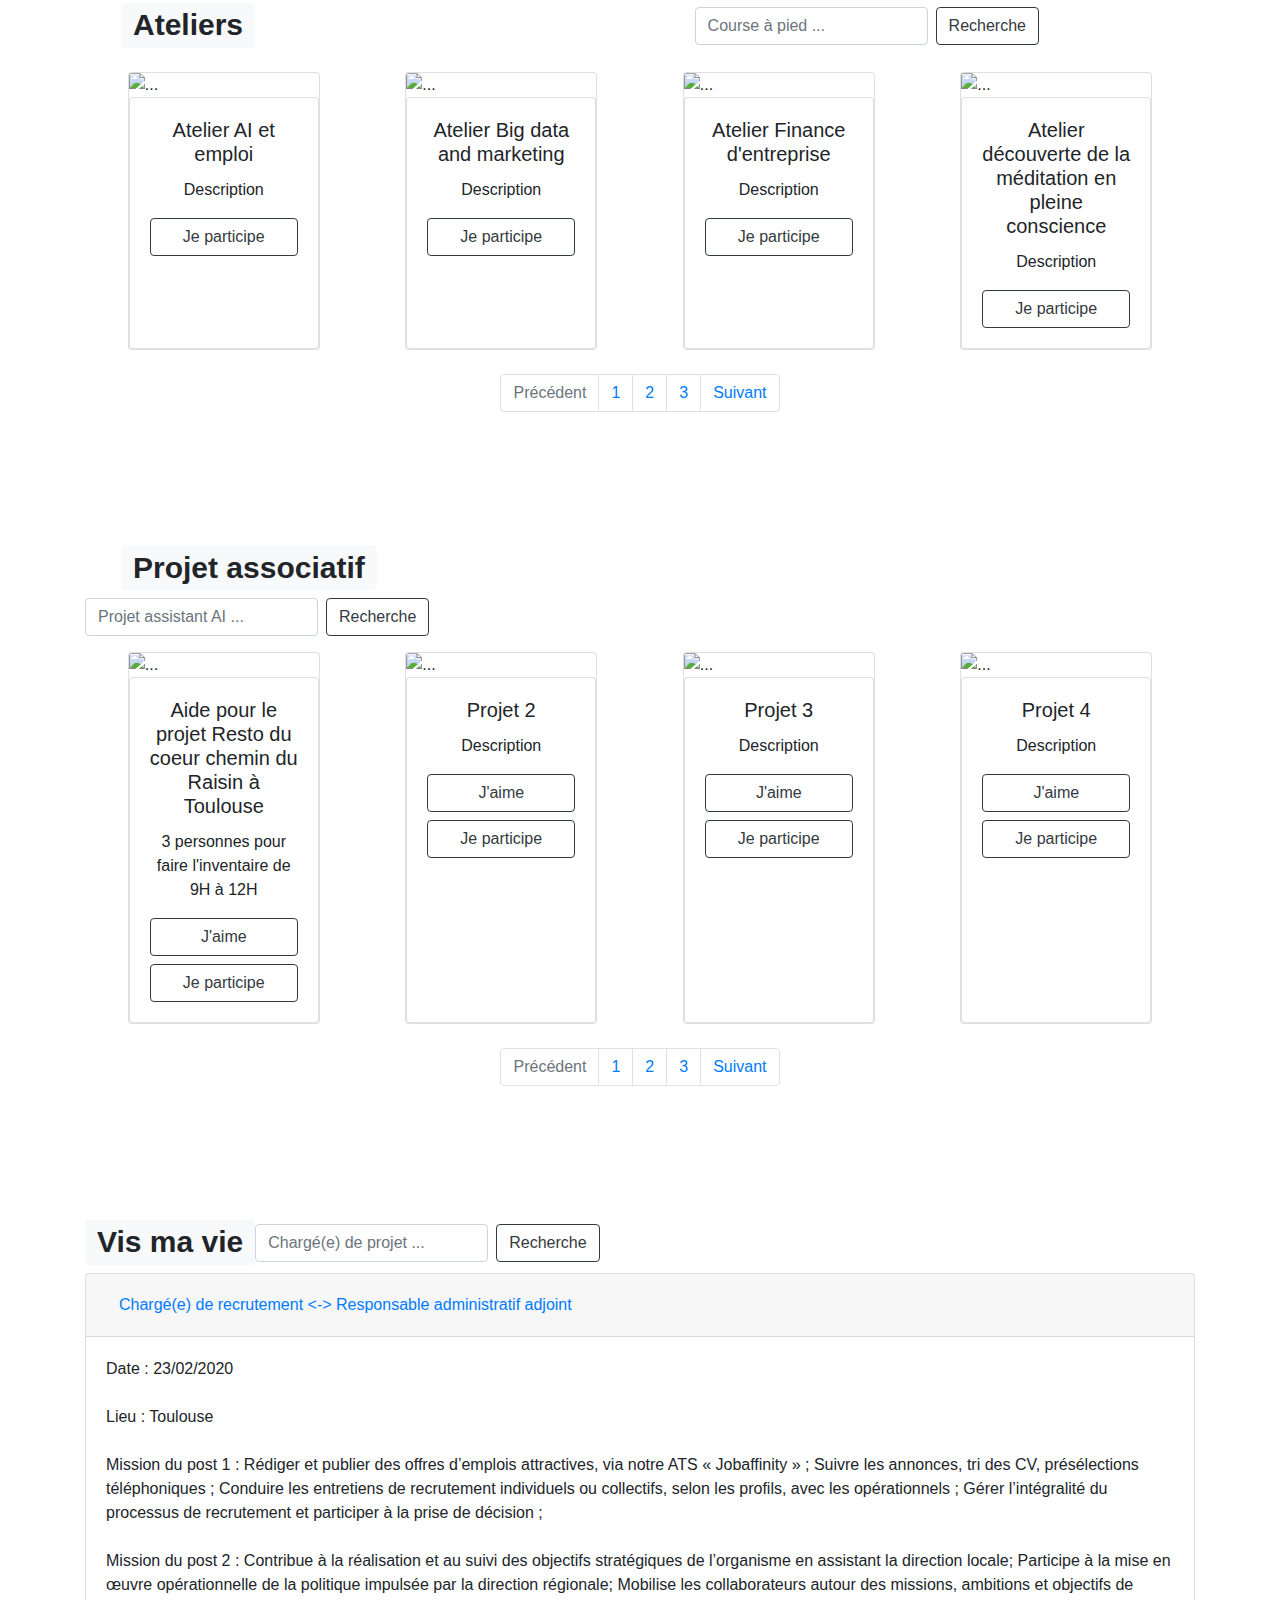
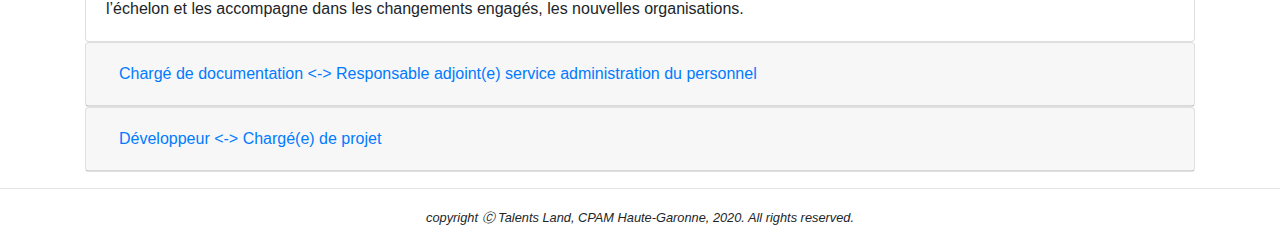
==== commit 0335d926: "Correction ortho" ====
--- a/index.html
+++ b/index.html
@@ -317,7 +317,7 @@
 <!--------------------------------------------------------------------------------------------------------------------------------------------->
             <div class="container">
               <div class="flex-parent d-flex flex-wrap justify-between-around mt-3">
-                <h1 id="titre5"><a href="#" class="badge badge-light">Vie ma vie</a></h1>
+                <h1 id="titre5"><a href="#" class="badge badge-light">Vis ma vie</a></h1>
                 <form class="form-inline my-2 my-lg-0" class="recherche">
                   <input class="form-control mr-sm-2" type="search" placeholder="Chargé(e) de projet ..." aria-label="Search">
                   <button type="button" class="btn btn-outline-dark">Recherche</button>
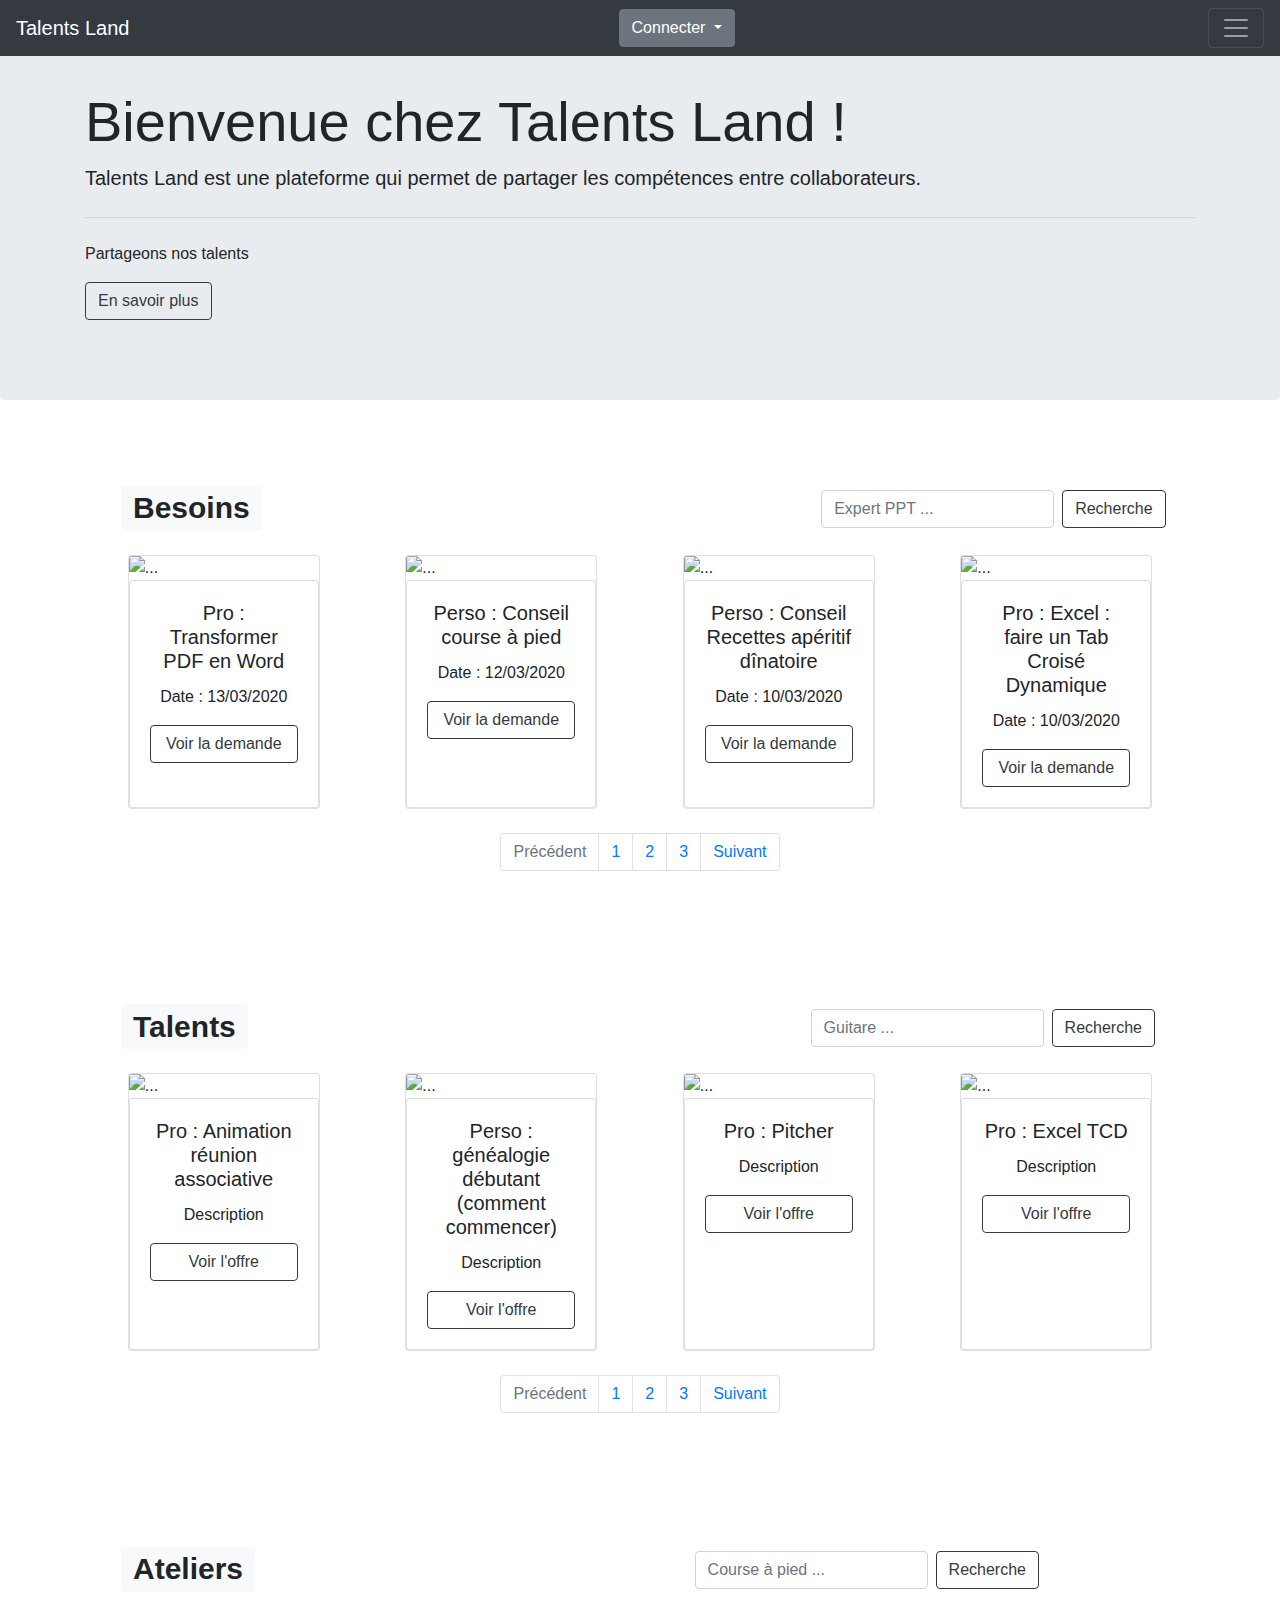
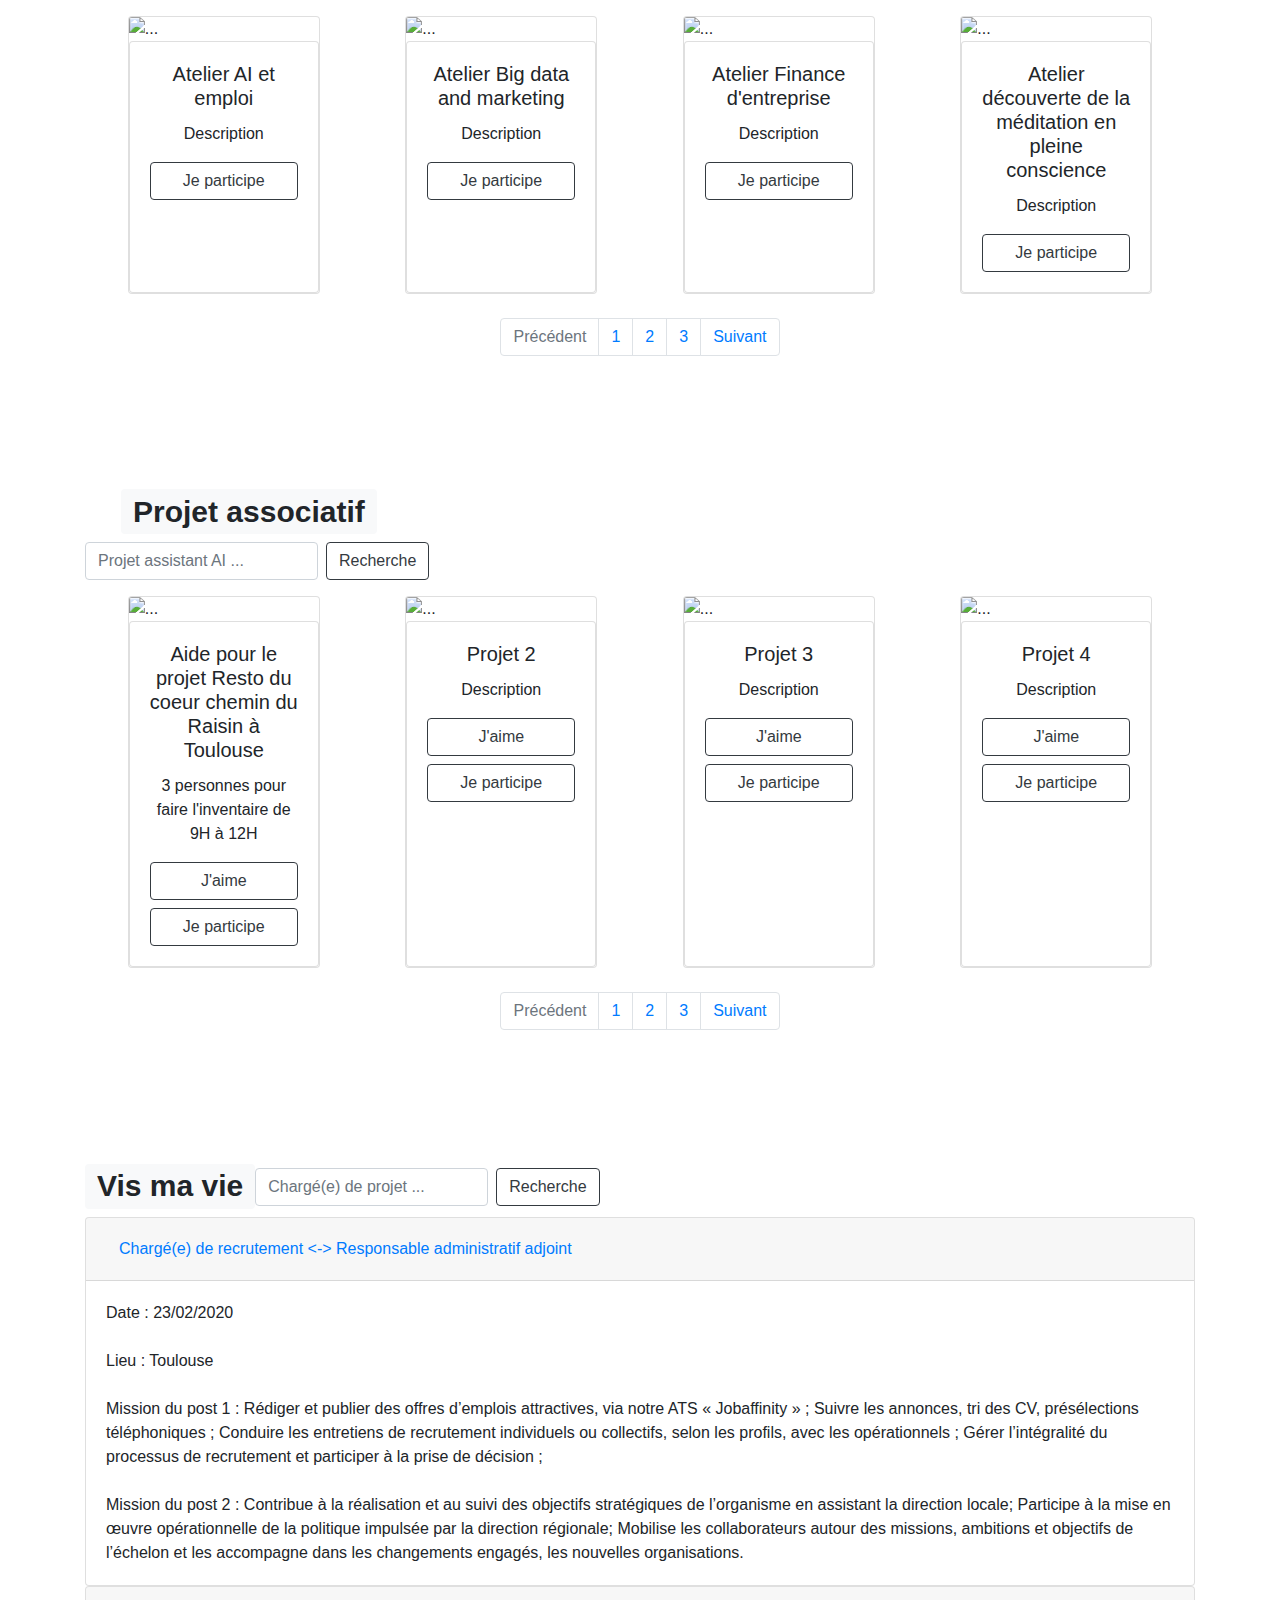
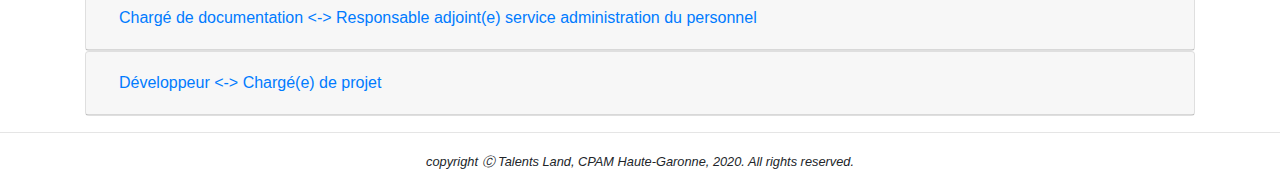
==== commit 282c783f: "update link with correct url" ====
--- a/index.html
+++ b/index.html
@@ -13,7 +13,7 @@
     <link rel="stylesheet" type="text/css" href="style.css">
   </head>
   <body>
-        <nav class="navbar navbar-dark bg-dark">
+        <nav class="navbar fixed-top navbar-dark bg-dark">
           <a class="navbar-brand" href="#">Talents Land</a>
 
         <div class="dropdown">
@@ -21,7 +21,7 @@
              Connecter 
           </button>
           <div class="dropdown-menu" aria-labelledby="dropdownMenuButton">
-            <a class="dropdown-item" href="login.html">Mon espace</a>
+            <a class="dropdown-item" href="Login.html">Mon espace</a>
             <a class="dropdown-item" href="#">Mes demandes</a>
             <a class="dropdown-item" href="#">Mes offres</a>
             <a class="dropdown-item" href="#">Déconnecter</a>
@@ -35,7 +35,7 @@
 	      <div class="collapse navbar-collapse" id="navbarSupportedContent">
 	        <ul class="navbar-nav mr-auto">
 	          <li class="nav-item active">
-	            <a class="nav-link" href="#">Accueil <span class="sr-only">(lien courant)</span></a>
+	            <a class="nav-link" href="index.html">Accueil <span class="sr-only">(lien courant)</span></a>
 	          </li>
 	          <li class="nav-item">
 	            <a class="nav-link" href="#">Besoins</a>
@@ -86,7 +86,7 @@
                 <div class="card-body card text-center">
                   <h5 class="card-title">Pro : Transformer PDF en Word</h5>
                   <p class="card-text">Date : 13/03/2020</p>
-                  <a href="besoin1.html" class="btn btn-outline-dark">Voir la demande</a>
+                  <a href="Besoin1.html" class="btn btn-outline-dark">Voir la demande</a>
                 </div>
               </div>
               <div class="card" style="width: 12rem;">
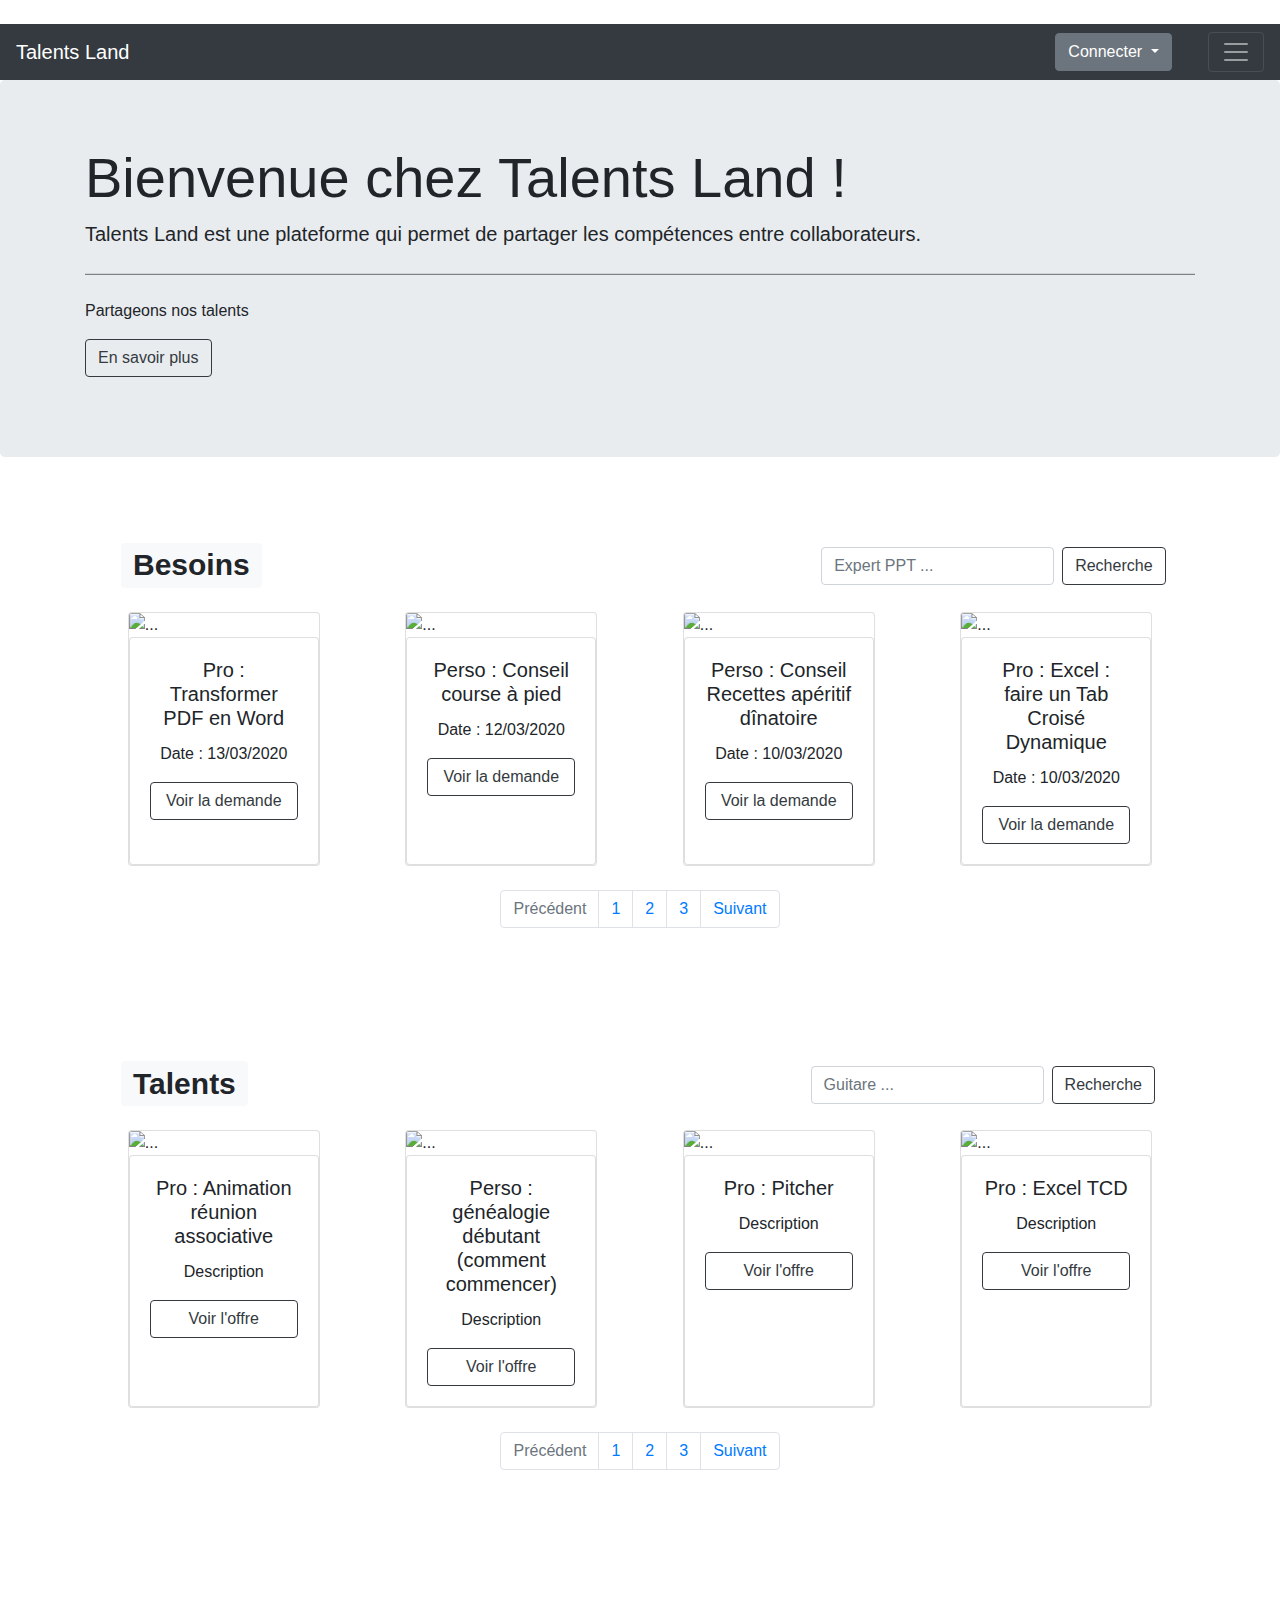
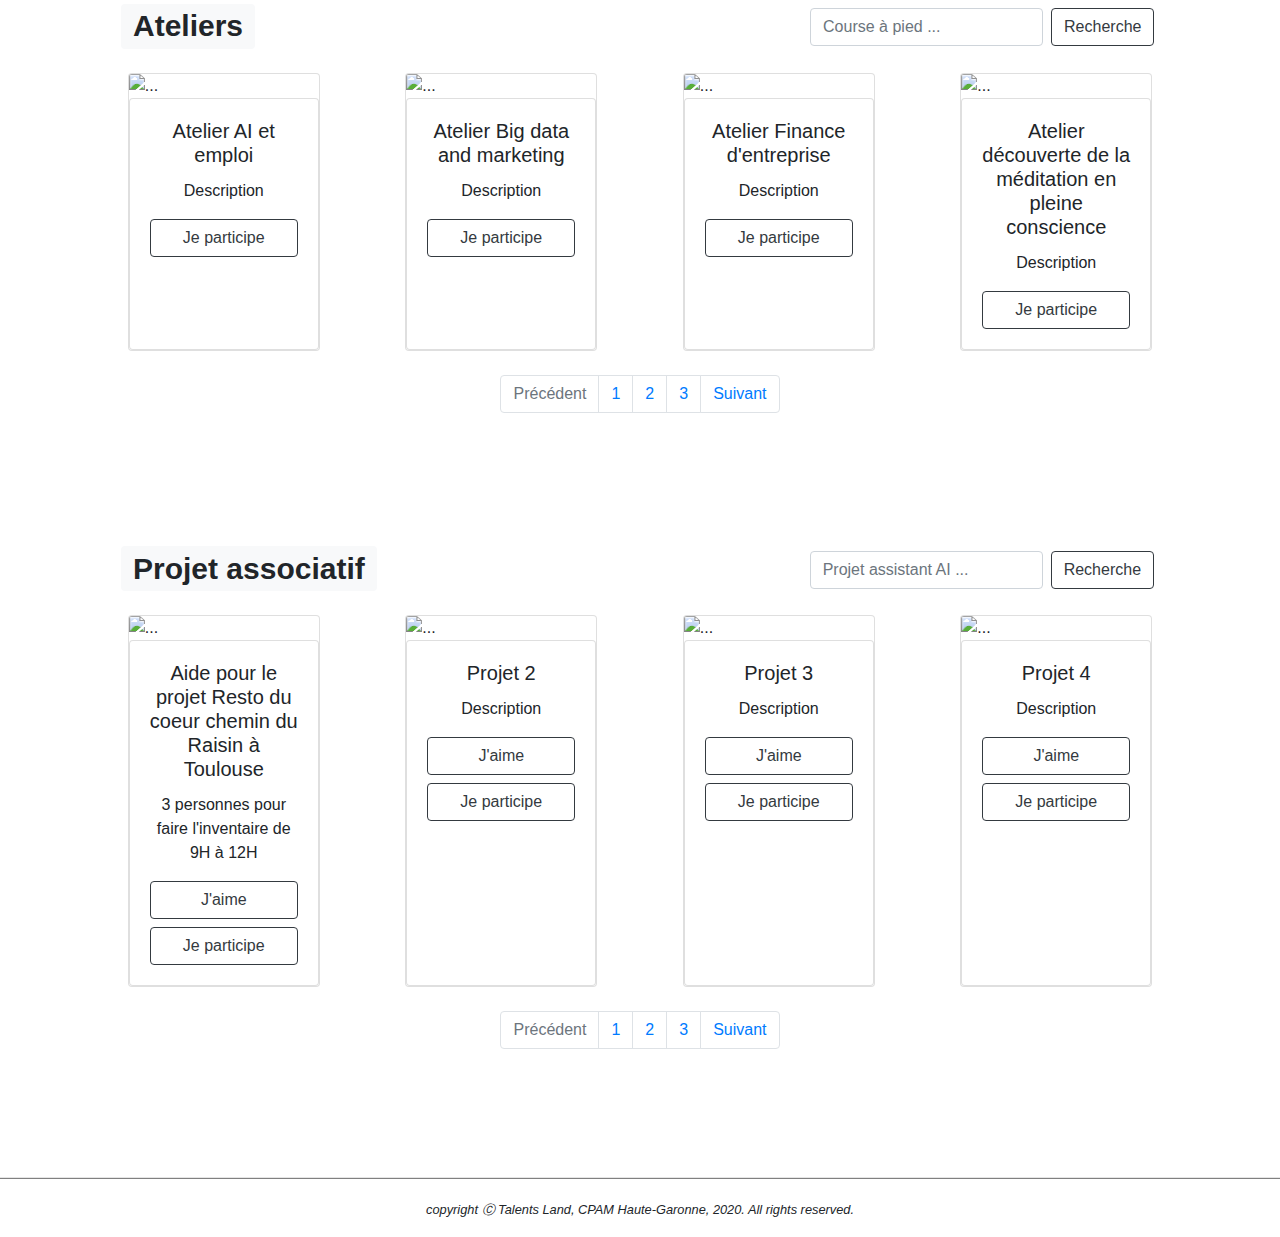
==== commit 4b1d442e: "Merge branch 'master' of github.com:notmoebius/Talentland" ====
--- a/index.html
+++ b/index.html
@@ -13,7 +13,7 @@
     <link rel="stylesheet" type="text/css" href="style.css">
   </head>
   <body>
-        <nav class="navbar fixed-top navbar-dark bg-dark">
+        <nav class="navbar sticky-top navbar-dark bg-dark">
           <a class="navbar-brand" href="#">Talents Land</a>
 
         <div class="dropdown">
@@ -86,7 +86,7 @@
                 <div class="card-body card text-center">
                   <h5 class="card-title">Pro : Transformer PDF en Word</h5>
                   <p class="card-text">Date : 13/03/2020</p>
-                  <a href="Besoin1.html" class="btn btn-outline-dark">Voir la demande</a>
+                  <a href="besoin1.html" class="btn btn-outline-dark">Voir la demande</a>
                 </div>
               </div>
               <div class="card" style="width: 12rem;">
@@ -314,10 +314,10 @@
             </nav>
 
             </div>
-<!--------------------------------------------------------------------------------------------------------------------------------------------->
+<!--------------------------------------------------------------------------------------------------------------------------------------------
             <div class="container">
               <div class="flex-parent d-flex flex-wrap justify-between-around mt-3">
-                <h1 id="titre5"><a href="#" class="badge badge-light">Vis ma vie</a></h1>
+                <h1 id="titre5"><a href="#" class="badge badge-light">Vie ma vie</a></h1>
                 <form class="form-inline my-2 my-lg-0" class="recherche">
                   <input class="form-control mr-sm-2" type="search" placeholder="Chargé(e) de projet ..." aria-label="Search">
                   <button type="button" class="btn btn-outline-dark">Recherche</button>
@@ -382,7 +382,7 @@
               </div>
               </div>
             </div>
-<!--------------------------------------------------------------------------------------------------------------------------------------------->
+------------------------------------------------------------------------------------------------------------------------------------------->
             <hr/>
             <footer>
               <p id="copyright"><em><small>copyright &#9400; Talents Land, CPAM Haute-Garonne, 2020. All rights reserved.</small></em></p>
--- a/style.css
+++ b/style.css
@@ -19,14 +19,57 @@
 
     #titre3 {
       margin-left: 0.9em; 
-      padding-right: 39.6%;
+      padding-right: 50%;
     }
 
     #titre4 {
       margin-left: 0.9em;
-      padding-right: 42.7%;
+      padding-right: 39%;
+    }
+
+    #titre5 {
+      padding-right: 53%;
     }
 
     footer {
       text-align: center;
+    }
+
+    .dropdown, .dropdown-menu {
+      margin-left: 70%;
+    }
+
+    hr {
+      -moz-border-bottom-colors: none;
+      -moz-border-image: none;
+      -moz-border-left-colors: none;
+      -moz-border-right-colors: none;
+      -moz-border-top-colors: none;
+      border-color: #EEEEEE -moz-use-text-color #FFFFFF;
+      border-style: solid none;
+      border-width: 1px 0;
+      margin: 18px 0;
+    }
+
+    #accordion {
+      margin-top: 1em;
+      margin-bottom: 8em
+    }
+
+    .bd-placeholder-img {
+        font-size: 1.125rem;
+        text-anchor: middle;
+        -webkit-user-select: none;
+        -moz-user-select: none;
+        -ms-user-select: none;
+        user-select: none;
+      }
+
+    @media (min-width: 768px) {
+      .bd-placeholder-img-lg {
+        font-size: 3.5rem;
+      }
+    }
+      
+    .inputEmail{ width: 3%;
     }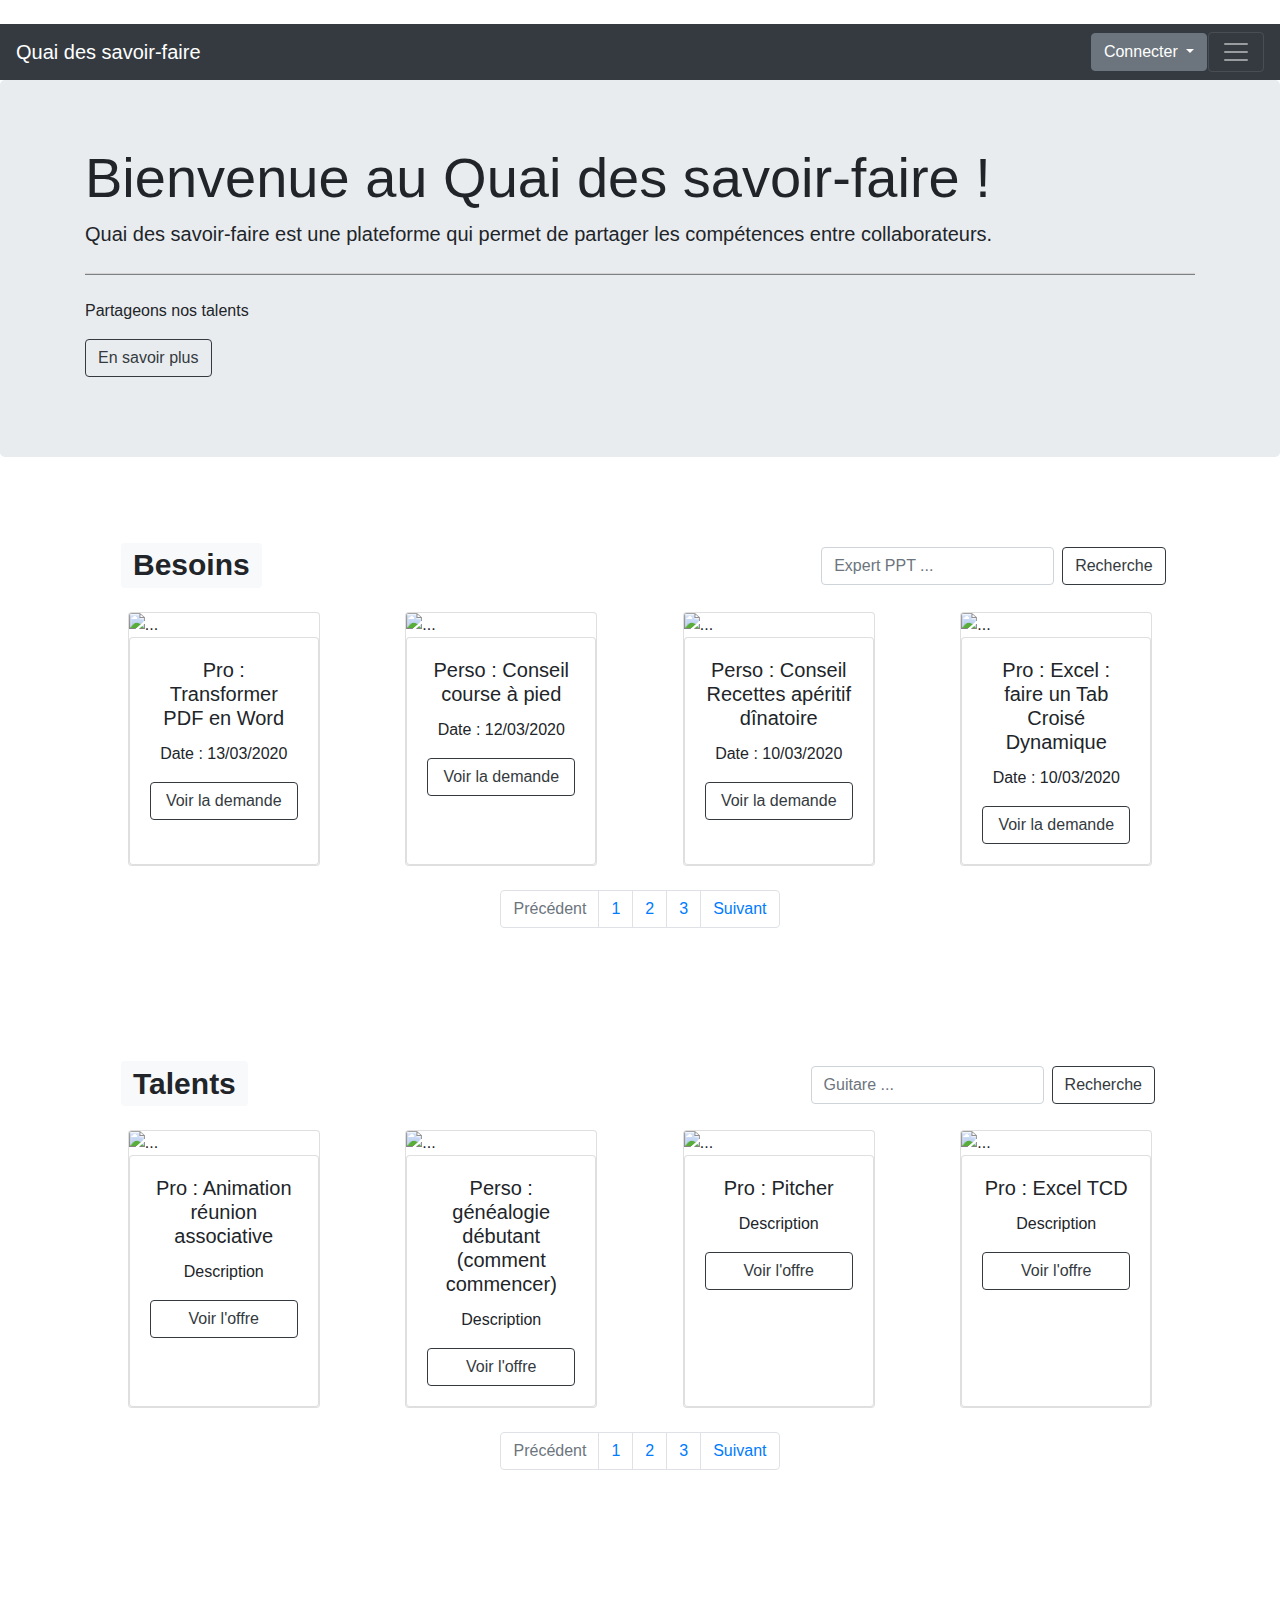
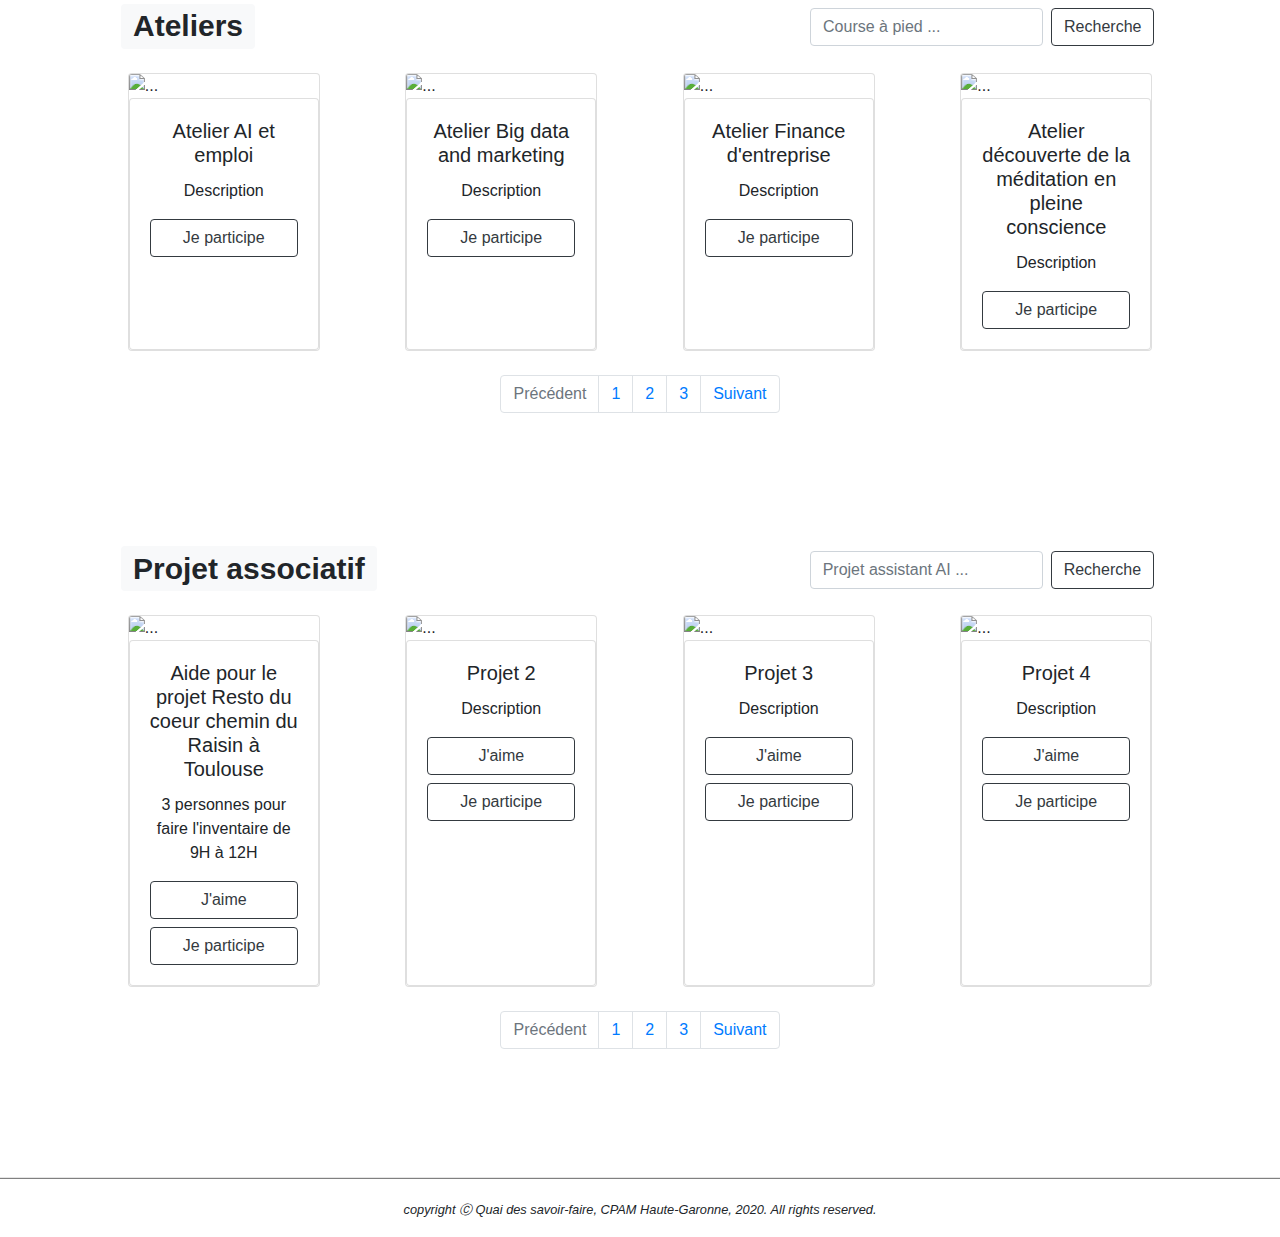
==== commit 638356ee: "change title" ====
--- a/index.html
+++ b/index.html
@@ -14,7 +14,7 @@
   </head>
   <body>
         <nav class="navbar sticky-top navbar-dark bg-dark">
-          <a class="navbar-brand" href="#">Talents Land</a>
+          <a class="navbar-brand" href="#">Quai des savoir-faire</a>
 
         <div class="dropdown">
           <button class="btn btn-secondary dropdown-toggle" type="button" id="dropdownMenuButton" data-toggle="dropdown" aria-haspopup="true" aria-expanded="false">
@@ -61,8 +61,8 @@
 <!--------------------------------------------------------------------------------------------------------------------------------------------->
         <div class="jumbotron">
           <div class="container">
-            <h1 class="display-4">Bienvenue chez Talents Land !</h1>
-            <p class="lead">Talents Land est une plateforme qui permet de partager les compétences entre collaborateurs.</p>
+            <h1 class="display-4">Bienvenue au Quai des savoir-faire !</h1>
+            <p class="lead">Quai des savoir-faire est une plateforme qui permet de partager les compétences entre collaborateurs.</p>
             <hr class="my-4">
             <p>Partageons nos talents</p>
             <p class="lead">
@@ -385,7 +385,7 @@
 ------------------------------------------------------------------------------------------------------------------------------------------->
             <hr/>
             <footer>
-              <p id="copyright"><em><small>copyright &#9400; Talents Land, CPAM Haute-Garonne, 2020. All rights reserved.</small></em></p>
+              <p id="copyright"><em><small>copyright &#9400; Quai des savoir-faire, CPAM Haute-Garonne, 2020. All rights reserved.</small></em></p>
             </footer>
 
     <!-- Optional JavaScript -->
